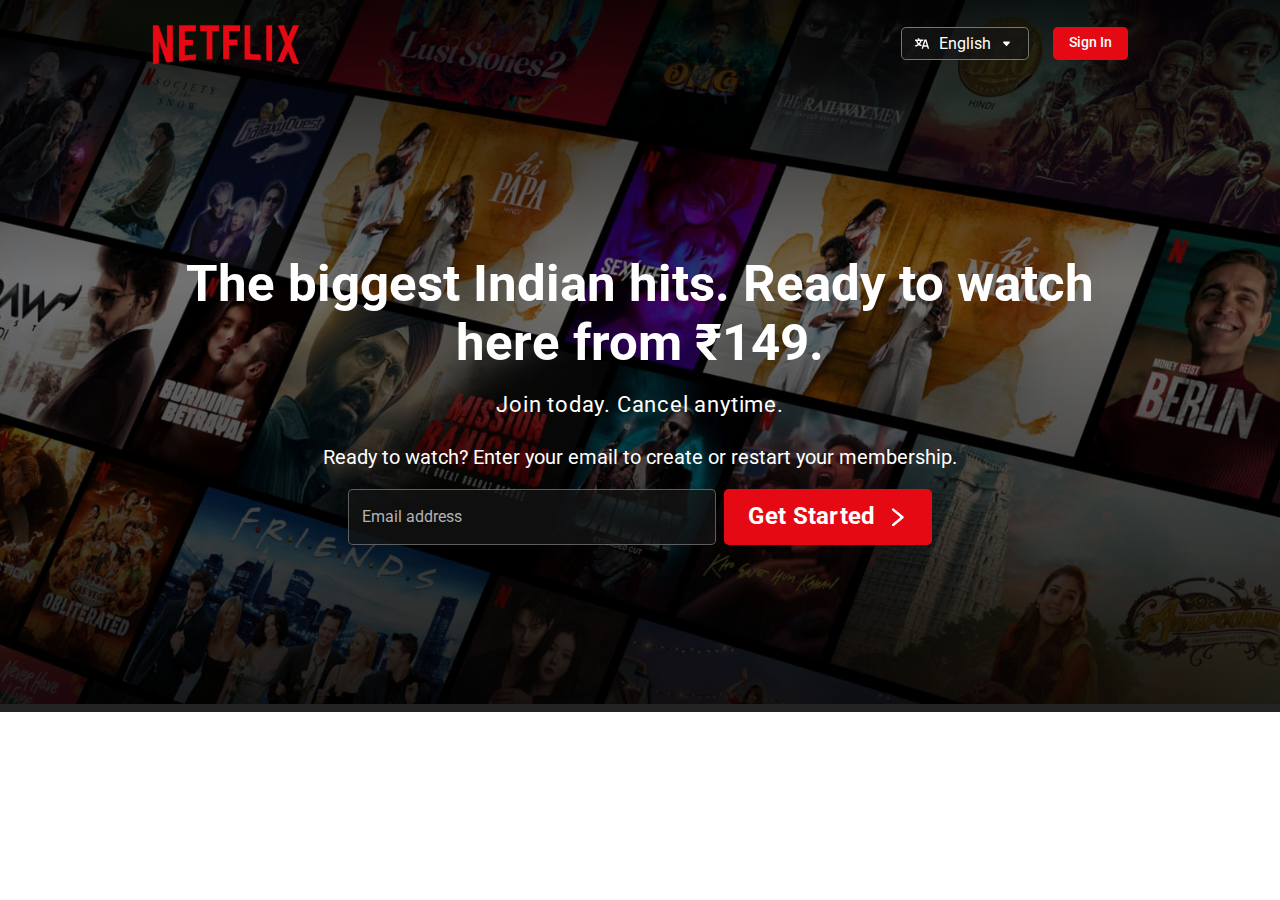
==== index.html @ 5bf3faf6 "Added Responsive Feature to the Landing Component" ====
<!DOCTYPE html>
<html lang="en">
<head>
    <meta charset="UTF-8">
    <meta name="viewport" content="width=device-width, initial-scale=1.0">
    <link rel="stylesheet" href="./css/normalize.css">
    <link rel="stylesheet" href="./css/style.css">
    <link rel="icon" type="image/x-icon" href="assests/favicon.ico">
    <title>Netflix India - Clone</title>
</head>
<body>

    <!-- Landing Component Starts ... -->

    <div class="wrapper">
        <div class="background">
            <img src="assests/hero-background.jpg" alt="Background Photo">
        </div>
        <div class="landing-component">
            <header>
                <nav>
                    <div class="logo"><img src="assests/NetflixLogo.png" alt="Netflix Logo"></div>
                    <div class="navbar">
                        <div class="lang-button">
                            <select name="lang" id="lang">
                                <option value="" hidden></option>
                                <option value="English">English</option>
                                <option value="हिन्दी">हिन्दी</option>
                            </select>
                            <div id="arrow-icon">
                                <img src="./assests/down-arrow.svg" alt="translation-svg">
                            </div>
                            <div id="lang-label">English</div>
                            <div id="translation-icon">
                                <img src="./assests/Translation.svg" alt="translation-svg">
                            </div>
                        </div>
                        <a href="https://www.netflix.com/in/login" id="signin">Sign In</a>
                    </div>
                </nav>
            </header>
            <section class="hero-layout">
                <div class="hero-component">
                    <h1>The biggest Indian hits. Ready to watch here from ₹149.</h1>
                    <p>Join today. Cancel anytime.</p>
                    <p class="form-heading">Ready to watch? Enter your email to create or restart your membership.</p>
                    <form class="subscription-form" action="#">
                        <div>
                            <input type="email" placeholder="Email address">
                            <div class="submit-button">
                                <input type="submit" value="Get Started">
                                <span id="right-arrow"></span>
                            </div>
                    </form>
                </div>
            </section>
        </div>
    </div>

    <!-- Landing Component Ends ... -->

    <div class="section-divider"></div>



</body>
</html>
---- css/style.css ----
@import url('https://fonts.googleapis.com/css2?family=Roboto:wght@400;500;700&display=swap');

/* Predefined Color Pallete */

:root{
    --primary-color: #E50914;
    --primary-color-hover: #c70e17;
    --secondary-color: #000;
    --primary-text-color: #fff;
    --secondary-text-color: #b3b3b3;
    --acent-color: #232323;
}


html{
    font-size: 16px;
}

*{
    margin: 0;
    padding: 0;
    box-sizing: border-box;
    text-decoration: none;
}

body{
    font-family: 'Roboto', sans-serif;
    text-decoration: none;
    scroll-behavior: smooth;
}

/* Landing Component Starts ... */

.wrapper{
    position: relative;
    background-color: var(--secondary-color);
    height: 44rem;
}
.background{
    overflow: hidden;
    height: 100%;
    
}
.background > img {
    width: 100%;
    min-height: 105%;
    object-fit: cover;
    transform: scale(1.25) translateY(-13.5%);
}
.landing-component{
    position: absolute;
    top: 0;
    left: 0;
    right: 0;
    bottom: 0;
    padding: 0 10%;
    background-color: rgba(0 0 0 / 40%);
    background-image: linear-gradient(to top, rgba(0, 0 , 0, 0.75) 0%, rgba(0, 0 , 0, 0) 60%, rgba(0, 0 , 0, 0.8) 100%);
}

/* -> Header Section starts here */

header{
    position: relative;
    top: 0;
    padding: 1.5rem;
    display: flex;
    justify-content: space-between;
    z-index: 1;
}    
header nav{
    width: 100%;
    display: flex;
    justify-content: space-between;
}
nav .logo{
    width: 9.25rem;
    height: 2.5rem;
}
nav .logo img{
    object-fit: cover;
    width: 100%
}
.navbar{
    width: auto;
    display: flex;
    justify-content: space-between;
    padding-top: 0.2rem;
    font-family: inherit;
    z-index: 1;
}
.lang-button{
    position: relative;
    display: inline-block;
}
.lang-button #lang{
    background-color: rgba(22, 22, 22, 0.7);
    color: var(--primary-text-color);
    padding: 0.38rem 2.32rem;
    border-radius: 0.3rem;
    appearance: none;
}
.lang-button #lang:focus{
    border: 2px solid var(--primary-text-color);
}
.lang-button #lang option{
    text-align: center;
}
.lang-button #arrow-icon{
    position: absolute;
    top: 20%;
    left: 78%;
}
.lang-button #arrow-icon img{
    width: 0.7rem;
    height: 0.7rem;
}
.lang-button #lang-label{
    position: absolute;
    top: 20%;
    left: 30%;
    color: var(--primary-text-color);
}
.lang-button #translation-icon{
    position: absolute;
    top: 22%;
    left: 10%;
}
.lang-button #translation-icon img{
    width: 1.05rem;
    height: 1.05rem;
}
.navbar #signin{
    padding: 0.5rem 1rem;
    border-radius: 0.3rem;
    margin-left: 1.5rem;
    background-color: var(--primary-color);
    color: var(--primary-text-color);
    font-weight: 500;
    font-size: 0.9rem;
    height: 90%;
    cursor: pointer;
}
.navbar #signin:hover{
    background-color: var(--primary-color-hover);
}

/* -> Header Section Ends */


/* -> Hero Component Starts */

.hero-layout{
    position: absolute;
    top: 0;
    left: 0;
    bottom: 0;
    right: 0;
    width: 100%;
    height: 100%;
    display: flex;
    justify-content: center;
    align-items: center;
    padding: 0 9.25rem;
}
.hero-component{
    margin-top: 6rem;
    max-width: calc(100% - 4rem);
    z-index: 1;
}
.hero-component h1{
    color: var(--primary-text-color);
    font-weight: 700;
    font-size: 3.2rem;
    text-align: center;
    margin: 0;
}
.hero-component p:nth-child(2){
    color: var(--primary-text-color);
    text-align: center;
    font-size: 1.4rem;
    font-weight: 400;
    letter-spacing: 0.05rem;
    margin-top: 1.2rem;
}
.form-heading{
    color: var(--primary-text-color);
    text-align: center;
    font-size: 1.25rem;
    font-weight: 400;
    margin-top: 1.8rem;
}
.subscription-form{
    display: flex;
    justify-content: center;
    align-items: center;
    padding-top: 1.2rem;
    position: relative;
}
.subscription-form input[type="submit"]{
    margin-left: 0.5rem;
    background-color: var(--primary-color);
    color: var(--primary-text-color);
    padding: 0.9rem 3.5rem 0.9rem 1.5rem;
    border-radius: 0.3rem;
    outline: none;
    border: none;
    cursor: pointer;
    font-size: 1.5rem;
    font-weight: 700;
    letter-spacing: 0.02rem;
}
.subscription-form > div{
    display: flex;
}
.submit-button{
    position: relative;
}
.submit-button #right-arrow{
    position: absolute;
    bottom: 0.8rem;
    right: 1.2rem;
    width: 1.9rem;
    height: 1.9rem;
    background-image: url('../assests/right-arrow.svg');
    background-size: cover;
}
.subscription-form input[type="submit"]:hover{
    background-color: var(--primary-color-hover);
}
.subscription-form input[type="email"]{
    width: 23rem;
    height: 3.5rem;
    border-radius: 0.3rem;
    outline: none;
    border: 1px solid rgba(128, 128 , 128, 0.7);
    background-color: rgba(22, 22, 22, 0.7);
    padding: 1rem 0.8rem;
}
.subscription-form input[type="email"]::placeholder{
    color: var(--secondary-text-color);
    font-weight: 400;
    font-size: 1rem;
}
.subscription-form input[type="email"]::placeholder:focus::-webkit-input-placeholder{
    transition: 0.5s 0.5s ease;
    opacity: 0;
}
.subscription-form input[type="email"]:focus{
    border: 2px solid var(--primary-text-color);
    color: var(--primary-text-color);
}

/* -> Hero Component Ends  */

/* Landing Component Ends ...  */

.section-divider{
    width: 100%;
    height: 0.5rem;
    background-color: var(--acent-color);
}



/* For Responsiveness */

@media screen and (max-width: 1279px){

    /* Landing Component */

    .landing-component{
        padding: 0.3rem 2%;
    }
    header{
        padding: 1.2rem 0;
    }
    header nav .logo img{
        width: 9.5rem;
    }
    .hero-layout{
        padding: 0rem  2rem;
    }
    .hero-component{
        max-width: none;
    }

   
}

/* Media Query for Tablet */

@media screen and (max-width: 960px){
    
    /* Landing Component */

    .wrapper{
        height: 32.2rem;
    }
    .landing-component{
        padding: 0.1rem 2rem;
    }
    .logo{
        padding-top: 0.4rem;
    }
    header nav .logo img{
        width: 5.7rem;
    }
    .navbar #signin{
        margin-left: 0.5rem;
    }
    .hero-component{
        margin-top: 6rem;
    }
    .hero-component h1{
        font-size: 2.1rem;
    }
    .hero-component p:nth-child(2){
        font-size: 1.1rem;
    }
    .form-heading{
        font-size: 1.15rem;
    }


}

/* Media Query for Mobile */

@media screen and (max-width: 600px){
    
    /* Landing Component */

    .wrapper{
        height: 35rem;
    }
    .landing-component{
        padding: 0.1rem 1.5rem;
    }
    .background > img{
        object-fit: cover;
        object-position: left bottom;
        transform: scale(1) translateY(-4.5%);
    }
    .logo{
        padding-top: 0.2rem;
    }
    .hero-layout{
        padding: 0;
        padding: 0 1.6rem;
    }
    .hero-component{
        margin-top: 6rem;
        width: 100%;
    }
    .subscription-form > div{
        display: flex;
        flex-direction: column;
        align-items: center;
        width: 100%;
    }
    .subscription-form input[type="email"]{
        width: 85%;
        height: 2.8rem;
    }
    .form-heading{
        padding: 0 0.5rem;
    }
    .subscription-form input[type="submit"]{
        margin-left: 0;
        margin-top: 1rem;
        width: 10rem;
        font-size: 1.1rem;
        padding: 0.9rem 2.5rem 0.7rem 1rem;
        font-weight: 500;
    }
    .submit-button #right-arrow{
        right: 0.8rem;
        bottom: 0.5rem;
        width: 1.7rem;
        height: 1.7rem;
    }
    .lang-button #lang{
        padding: 0.38rem 0.3rem;
    }
    .lang-button #translation-icon{
        top: 22%;
        left: 18%;
    }
    .lang-button #lang-label{
        display: none;
    }
    .lang-button #arrow-icon{
        top: 20%;
        left: 60%;
    }


}
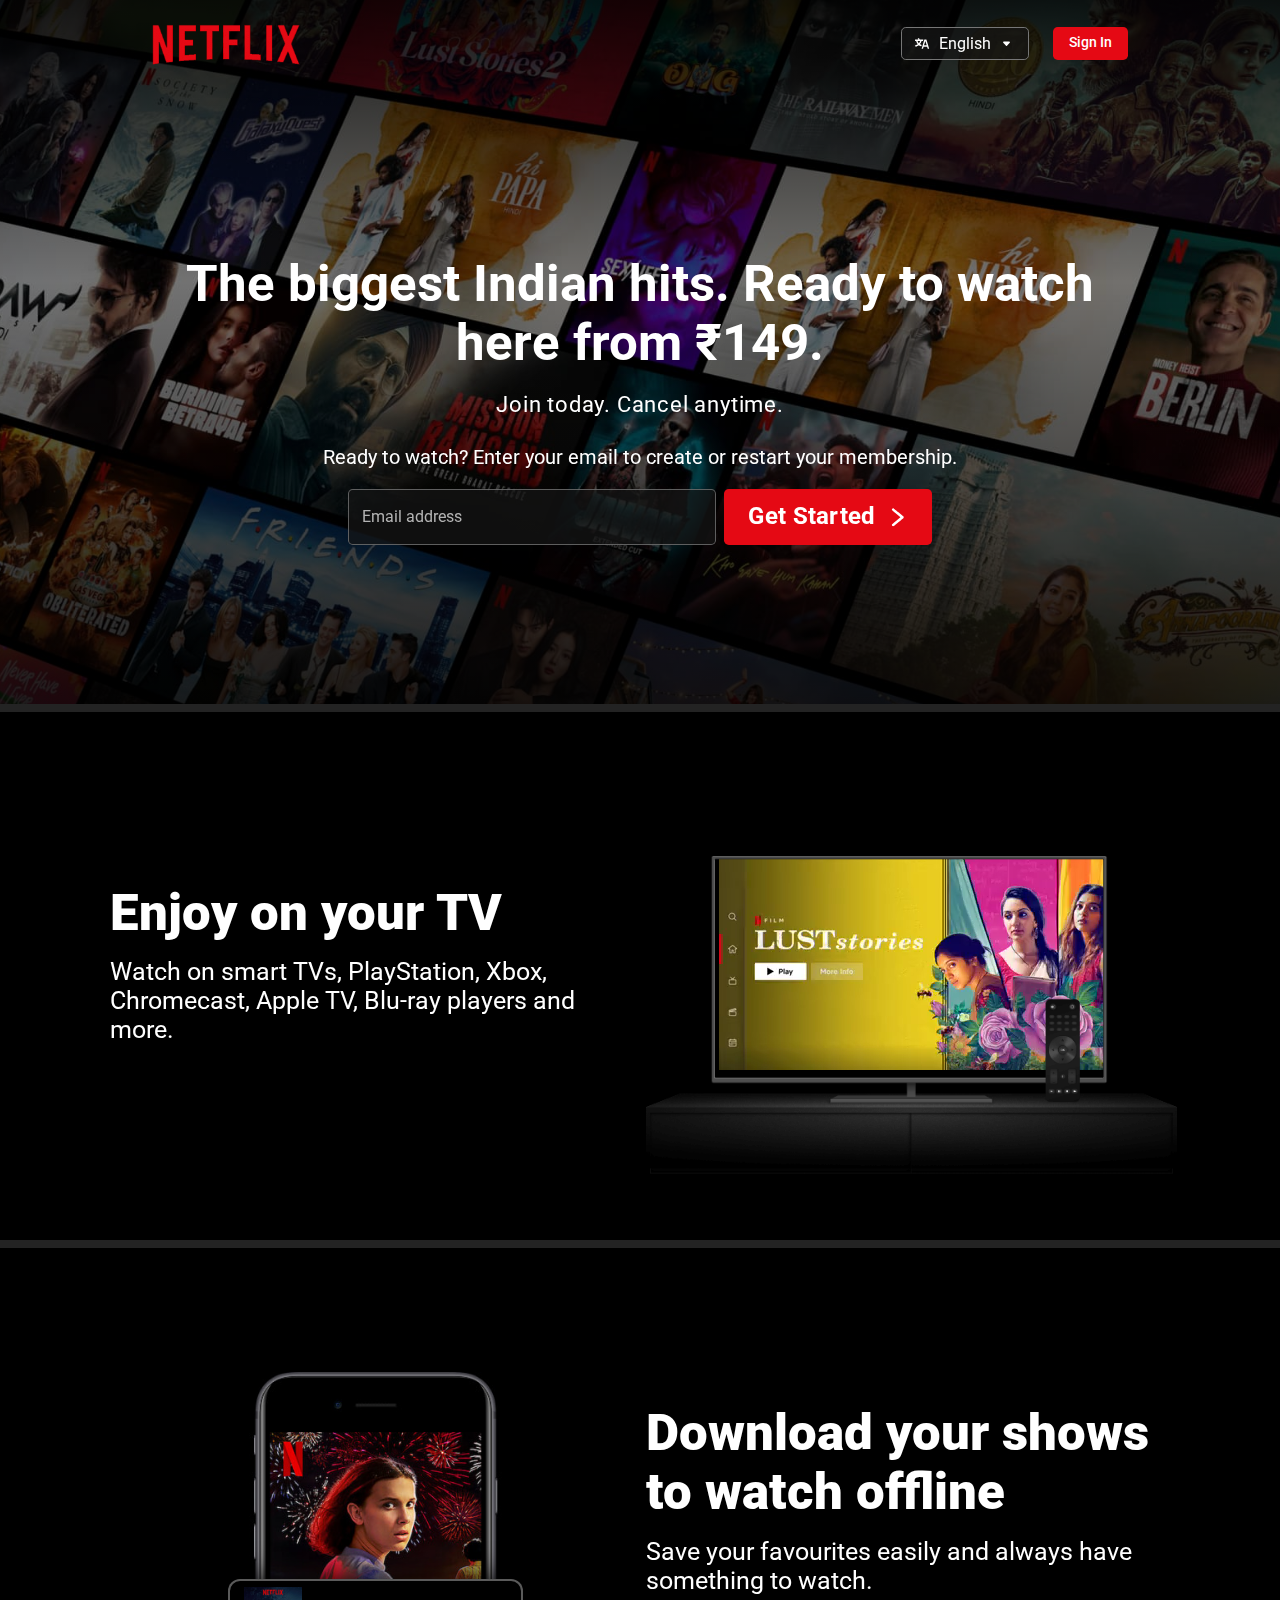
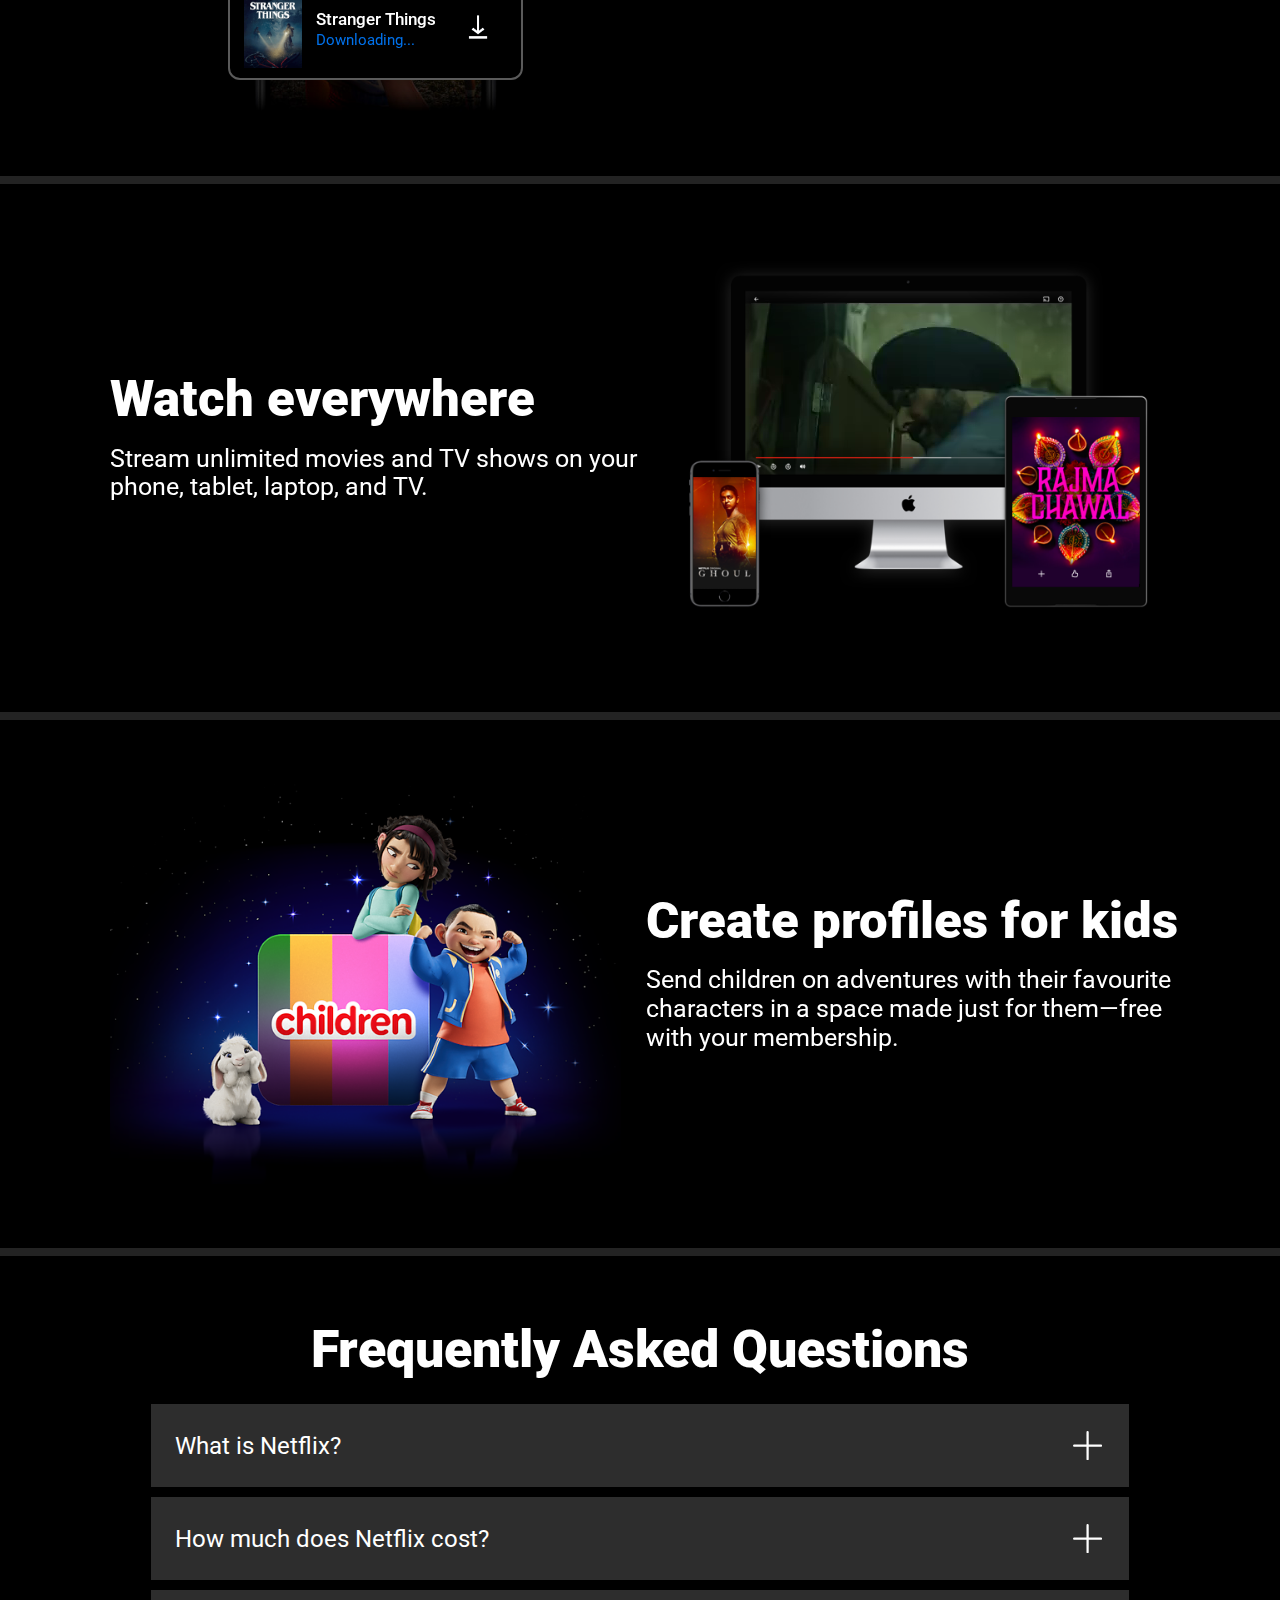
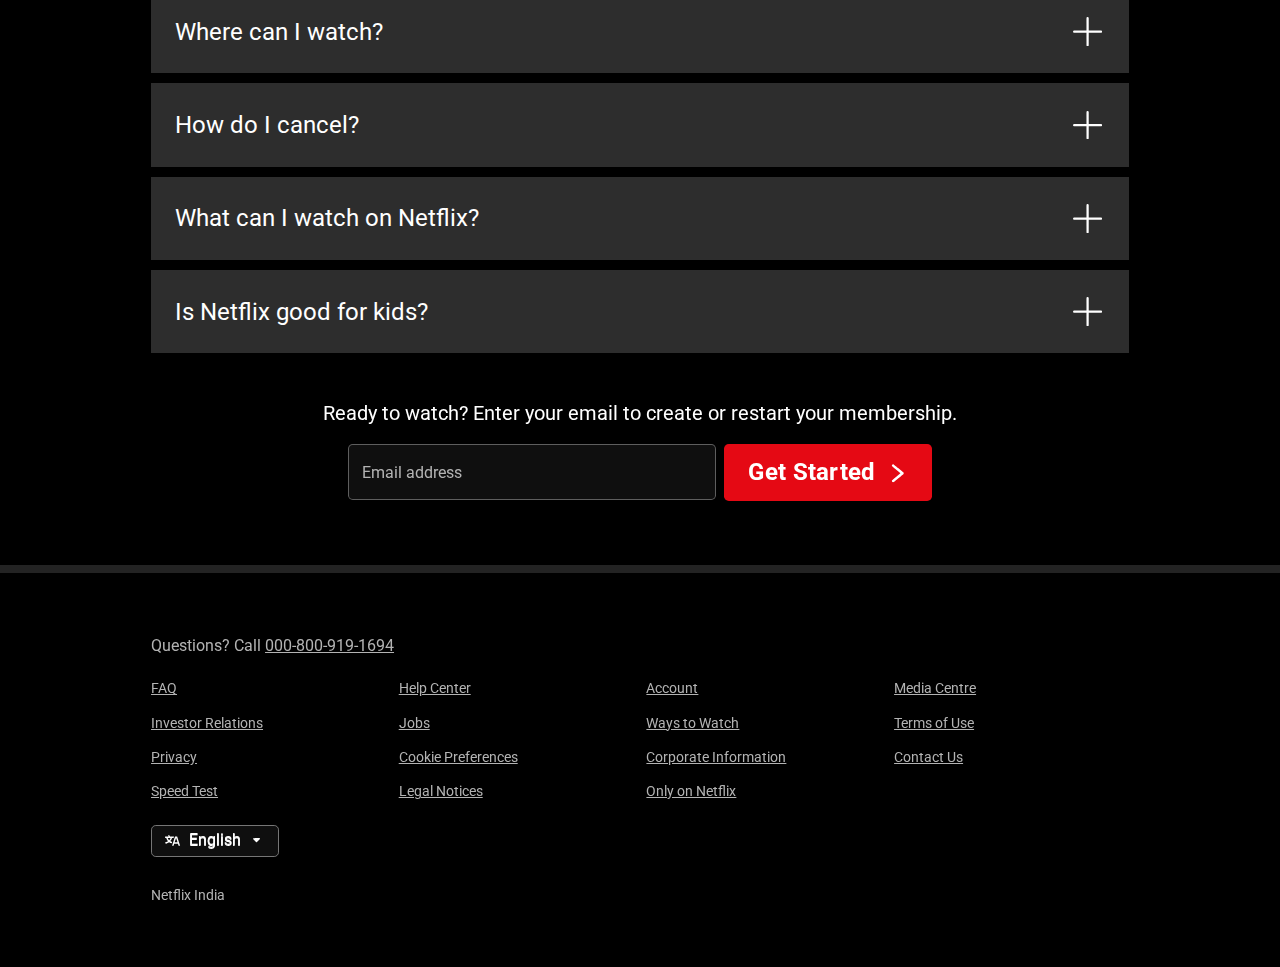
==== commit b2ff8e21: "All Responsive Components gets merge" ====
--- a/index.html
+++ b/index.html
@@ -51,6 +51,7 @@
                                 <input type="submit" value="Get Started">
                                 <span id="right-arrow"></span>
                             </div>
+                        </div>
                     </form>
                 </div>
             </section>
@@ -61,6 +62,225 @@
 
     <div class="section-divider"></div>
 
+    <!-- Multimedia Component Starts ... -->
+
+    <section class="multimedia-layout">
+        <div class="multimedia-component mc1">
+            <aside class="multi-1">
+                <div class="multi-text">
+                    <h2>Enjoy on your TV</h2>
+                    <p>Watch on smart TVs, PlayStation, Xbox, Chromecast, Apple TV, Blu-ray players and more.</p>
+                </div>
+            </aside>
+            <aside class="multi-2">
+                <div class="multi-image">
+                    <img src="../assests/tv.png" alt="TV">
+                </div>
+                <div class="multi-video">
+                    <video src="../assests/video-tv.m4v" autoplay loop muted></video>
+                </div>
+            </aside>
+        </div>
+    </section>
+
+    <div class="section-divider"></div>
+    <section class="multimedia-layout">
+        <div class="multimedia-component mc2">
+            <aside class="multi-1">
+                <div class="multi-text">
+                    <h2>Download your shows to watch offline</h2>
+                    <p>Save your favourites easily and always have something to watch.</p>
+                </div>
+            </aside>
+            <aside class="multi-2">
+                <div class="multi-image">
+                    <img src="../assests/stranger things.jpg" alt="Stranger things photo">
+                </div>
+                <div class="strange-box">
+                    <div class="strange-book">
+                        <img src="../assests/boxshot.png" alt="strange-book">
+                    </div>
+                    <div class="strange-text">
+                        <p>Stranger Things</p>
+                        <span id="downloading">Downloading...</span>
+                    </div>
+                    <div class="strange-gif"><img src="../assests/download-icon.gif" alt="Download gif"></div>
+                </div>
+            </aside>
+        </div>
+    </section>
+
+    <div class="section-divider"></div>
+    <section class="multimedia-layout">
+        <div class="multimedia-component mc3">
+            <aside class="multi-1">
+                <div class="multi-text">
+                    <h2>Watch everywhere</h2>
+                    <p>Stream unlimited movies and TV shows on your phone, tablet, laptop, and TV.</p>
+                </div>
+            </aside>
+            <aside class="multi-2">
+                <div class="multi-image">
+                    <img src="../assests/device-pile-in.png" alt="TV">
+                </div>
+                <div class="multi-video">
+                    <video src="../assests/video-devices-in.m4v" autoplay loop muted></video>
+                </div>
+            </aside>
+        </div>
+    </section>
+
+    <div class="section-divider"></div>
+    <section class="multimedia-layout">
+        <div class="multimedia-component mc4">
+            <aside class="multi-1">
+                <div class="multi-text">
+                    <h2>Create profiles for kids</h2>
+                    <p>Send children on adventures with their favourite characters in a space made just for them—free with your membership.</p>
+                </div>
+            </aside>
+            <aside class="multi-2">
+                <div class="multi-image">
+                    <img src="../assests/children-photo.png" alt="TV">
+                </div>
+            </aside>
+        </div>
+    </section>
+
+     <!-- Multimedia Component Ends ... -->
+
+     <div class="section-divider"></div>
+
+     <!-- FAQ Component Starts ... -->
+
+     <section class="faq-layout">
+        <div class="faq-component">
+            <h2>Frequently Asked Questions</h2>
+            <ul class="accordion">
+                <li>
+                    <input type="radio" name="accordion" id="first">
+                    <label for="first">What is Netflix?</label>
+                    <span id="plus-cross"></span>
+                    <div class="content">
+                        <h3>Netflix is a streaming service that offers a wide variety of award-winning TV shows, movies, anime, documentaries and more – on thousands of internet-connected devices.</h3>
+    
+                        <br>
+                        <h3>You can watch as much as you want, whenever you want, without a single ad – all for one low monthly price. There's always something new to discover, and new TV shows and movies are added every week!</h3>
+                    </div>
+                </li>
+                <li>
+                    <input type="radio" name="accordion" id="second">
+                    <label for="second">How much does Netflix cost?</label>
+                    <span id="plus-cross"></span>
+                    <div class="content">
+                        <h3>Watch Netflix on your smartphone, tablet, Smart TV, laptop, or streaming device, all for one fixed monthly fee. Plans range from ₹149 to ₹649 a month. No extra costs, no contracts.</h3>
+                    </div>
+                </li>
+                <li>
+                    <input type="radio" name="accordion" id="third">
+                    <label for="third">Where can I watch?</label>
+                    <span id="plus-cross"></span>
+                    <div class="content">
+                        <h3>Watch anywhere, anytime. Sign in with your Netflix account to watch instantly on the web at netflix.com from your personal computer or on any internet-connected device that offers the Netflix app, including smart TVs, smartphones, tablets, streaming media players and game consoles.</h3>
+    
+                        <br>
+                        <h3>You can also download your favourite shows with the iOS, Android, or Windows 10 app. Use downloads to watch while you're on the go and without an internet connection. Take Netflix with you anywhere.</h3>
+                    </div>
+                </li>
+                <li>
+                    <input type="radio" name="accordion" id="fourth">
+                    <label for="fourth">How do I cancel?</label>
+                    <span id="plus-cross"></span>
+                    <div class="content">
+                        <h3>Netflix is flexible. There are no annoying contracts and no commitments. You can easily cancel your account online in two clicks. There are no cancellation fees – start or stop your account anytime.</h3>
+                    </div>
+                </li>
+                <li>
+                    <input type="radio" name="accordion" id="fifth">
+                    <label for="fifth">What can I watch on Netflix?</label>
+                    <span id="plus-cross"></span>
+                    <div class="content">
+                        <h3>Netflix has an extensive library of feature films, documentaries, TV shows, anime, award-winning Netflix originals, and more. Watch as much as you want, anytime you want.</h3>
+                    </div>
+                </li>
+                <li>
+                    <input type="radio" name="accordion" id="sixth">
+                    <label for="sixth">Is Netflix good for kids?</label>
+                    <span id="plus-cross"></span>
+                    <div class="content">
+                        <h3>The Netflix Kids experience is included in your membership to give parents control while kids enjoy family-friendly TV shows and films in their own space.</h3>
+    
+                        <br>
+                        <h3>Kids profiles come with PIN-protected parental controls that let you restrict the maturity rating of content kids can watch and block specific titles you don’t want kids to see.</h3>
+                    </div>
+                </li>
+            </ul>
+
+            <br>
+
+            <p class="form-heading">Ready to watch? Enter your email to create or restart your membership.</p>
+            <form class="subscription-form" action="#">
+                <div>
+                    <input type="email" placeholder="Email address">
+                    <div class="submit-button">
+                        <input type="submit" value="Get Started">
+                        <span id="right-arrow"></span>
+                    </div>
+                </div>
+            </form>
+        </div>
+    </section>
+            <!-- FAQ Component Ends ... -->
+
+            <div class="section-divider"></div>
+
+            <!-- Footer Component Starts -->
+    
+    <section class="footer-layout">
+        <footer>
+            <div class="contact">
+                Questions? Call
+                <a href="tel:000-800-919-1694">000-800-919-1694</a>
+            </div>
+
+            <ul class="links">
+                <li><a href="https://help.netflix.com/support/412">FAQ</a></li>
+                <li><a href="https://help.netflix.com">Help Center</a></li>
+                <li><a href="https://www.netflix.com/in/login?nextpage=https%3A%2F%2Fwww.netflix.com%2Fyouraccount">Account</a></li>
+                <li><a href="https://media.netflix.com/">Media Centre</a></li>
+                <li><a href="http://ir.netflix.com/">Investor Relations</a></li>
+                <li><a href="https://jobs.netflix.com/jobs">Jobs</a></li>
+                <li><a href="https://devices.netflix.com/en/">Ways to Watch</a></li>
+                <li><a href="https://help.netflix.com/legal/termsofuse">Terms of Use</a></li>
+                <li><a href="https://help.netflix.com/legal/privacy">Privacy</a></li>
+                <li><a href="#">Cookie Preferences</a></li>
+                <li><a href="https://help.netflix.com/legal/corpinfo">Corporate Information</a></li>
+                <li><a href="https://help.netflix.com/contactus">Contact Us</a></li>
+                <li><a href="https://fast.com">Speed Test</a></li>
+                <li><a href="https://help.netflix.com/legal/notices">Legal Notices</a></li>
+                <li><a href="https://www.netflix.com/in/browse/genre/839338">Only on Netflix</a></li>
+            </ul>
+            
+            <div class="lang-button">
+                <select name="lang" id="lang" class="footer-lang">
+                    <option value="English">English</option>
+                    <option value="हिन्दी">हिन्दी</option>
+                </select>
+                <div id="arrow-icon">
+                    <img src="./assests/down-arrow.svg" alt="translation-svg">
+                </div>
+                <div id="lang-label">English</div>
+                <div id="translation-icon">
+                    <img src="./assests/Translation.svg" alt="translation-svg">
+                </div>
+            </div>
+
+            <br>
+            <span id="region">Netflix India</span>
+        </footer>
+    </section>
+
+    <!-- Footer Component Ends ... -->
 
 
 </body>
--- a/css/style.css
+++ b/css/style.css
@@ -27,6 +27,7 @@
     font-family: 'Roboto', sans-serif;
     text-decoration: none;
     scroll-behavior: smooth;
+    background-color: var(--secondary-color);
 }
 
 /* Landing Component Starts ... */
@@ -255,15 +256,303 @@
 
 /* Landing Component Ends ...  */
 
+/* ---------------------------------------------------- */
+
+/* Multimedia Component Layout Starts ... */
+
 .section-divider{
     width: 100%;
     height: 0.5rem;
     background-color: var(--acent-color);
 }
 
-
-
-/* For Responsiveness */
+.multimedia-layout{
+    width: 100%;
+    padding: 4rem 0rem;
+    display: flex;
+    justify-content: center;
+
+}
+
+.multimedia-component{
+    margin-left: 0.8rem;
+    width: 67rem;
+    height: 25rem;
+    display: flex;
+    flex-direction: row;
+}
+
+.multimedia-component .multi-1{
+    width: 50%;
+    display: flex;
+    justify-content: center;
+    align-items: center;
+}
+
+/* -> Text Section */
+
+.multi-text{
+    width: 100%;
+    text-align: left;
+}
+.multi-text h2{
+    font-weight: 900;
+    color: var(--primary-text-color);
+    font-size: 3.2rem;
+}
+
+.multi-text p{
+    margin: 1rem 1rem 1.5rem 0rem;
+    font-weight: 400;
+    color: var(--primary-text-color);
+    font-size: 1.56rem;
+}
+
+/* -> Image - Video Section */
+
+.multimedia-component .multi-2{
+    position: relative;
+    width: 50%;
+}
+
+/* -> TV Image */
+
+.multi-2 .multi-image{
+    height: 100%;
+    width: 99%;
+}
+.multi-2 .multi-image img{
+    object-fit: cover;
+    width: 100%;
+    height: 100%;
+}
+
+/* -> TV Vidoe */
+
+.multi-2 .multi-video{
+    position: absolute;
+    top: 20%;
+    left: 13.5%;
+    width: 72%;
+    height: 53.5%;
+    z-index: -1;
+    overflow: hidden;
+}
+.multi-2 .multi-video video{
+    object-fit: contain;
+}
+
+/* -> Strange Things Box Starts */
+
+.multimedia-layout .mc2{
+    flex-direction: row-reverse;
+}
+.multimedia-layout .mc2 .multi-2 .strange-box{
+    position: absolute;
+    left: 22%;
+    bottom: 8%;
+    width: 55%;
+    height: 6.3rem;
+    background-color: var(--secondary-color);
+    border: 2px solid rgba(128, 128, 128, 0.7);
+    border-radius: 0.75rem;
+    box-shadow: 0 0 2em 0 rgb(0,0,0);
+    display: flex;
+    justify-content: space-evenly;
+    align-items: center;
+    padding: 0.5rem 0rem;
+}
+.multimedia-layout .mc2 .multi-2 .strange-box .strange-book{
+    width: 20%;
+}
+.multimedia-layout .mc2 .multi-2 .strange-box .strange-book img{
+    object-fit: cover;
+    width: 100%;
+}
+.multimedia-layout .mc2 .multi-2 .strange-box .strange-text{
+    width: auto;
+    display: flex;
+    flex-direction: column;
+    justify-content: center;
+}
+.multimedia-layout .mc2 .multi-2 .strange-box .strange-text p{
+    color: var(--primary-text-color);
+    font-size: 1.05rem;
+    font-weight: 500;
+}
+.multimedia-layout .mc2 .multi-2 .strange-box .strange-text #downloading{
+    color: #0071eb;
+    font-size: 0.95rem;
+    margin-top: 0.2rem;
+}
+.multimedia-layout .mc2 .multi-2 .strange-box .strange-gif{
+    width: 20%;
+}
+.multimedia-layout .mc2 .multi-2 .strange-box .strange-gif img{
+    object-fit: cover;
+    width: 100%;
+}
+
+/* -> Strange Things Box Ends */
+
+
+.multimedia-layout .mc3 .multi-2 .multi-video{
+    top: 10%;
+    left: 18%;
+    width: 62.5%;
+    height: 47%;
+}
+.multimedia-layout .mc3 .multi-1 .multi-text p{
+    margin-right: 0;
+}
+
+.multimedia-layout .mc4{
+    flex-direction: row-reverse;
+}
+.multimedia-layout .mc4 .multi-1 .multi-text p{
+    margin-right: 0;
+}
+
+/* Media Component Layout Ends ... */
+
+/* ---------------------------------------------- */
+
+/* FAQ Component Starts ... */
+
+.faq-layout{
+    width: 100%;
+    padding: 4rem 11.8%;
+    display: flex;
+    justify-content: center;
+}
+.faq-component{
+    width: 100%;
+}
+.faq-component > h2{
+    color: var(--primary-text-color);
+    font-size: 3.25rem;
+    font-weight: 900;
+    margin-bottom: 1.5rem;
+    text-align: center;
+}
+.accordion{
+    width: 100%;
+}
+.accordion li{
+    list-style: none;
+    background-color: #2D2D2D;
+    position: relative;
+    margin-top: 0.5rem;
+    
+}
+.accordion li label{
+    color: var(--primary-text-color);
+    font-size: 1.48rem;
+    font-weight: 400;
+    padding: 1.8rem 1.4rem 1.7rem 1.5rem;
+    display: block;
+    border-bottom: 2px solid var(--secondary-color);
+    cursor: pointer;
+    transition: background-color 0.1s linear;
+}
+.accordion li label:hover{
+    background-color: #494848;
+}
+.accordion li input[type="radio"]{
+    display: none;
+}
+.accordion li #plus-cross{
+    position: absolute;
+    background-image: url("../assests/plus.svg");
+    background-size: cover;
+    top: 1.7rem;
+    right: 1.7rem;
+    width: 1.8rem;
+    height: 1.8rem;
+}
+.accordion .content{
+    display: none;
+}
+.content h3{
+    color: var(--primary-text-color);
+    font-size: 1.48rem;
+    font-weight: 400;
+}
+.accordion input[type="radio"]:checked ~ .content{
+    display: block;
+    padding: 1.5rem;
+}
+.accordion input[type="radio"]:checked ~ #plus-cross{
+    transform: rotate(45deg);
+}
+
+/* FAQ Component Ends ... */
+
+/* ----------------------------------------- */
+
+/* Footer Component Starts ... */
+
+.footer-layout{
+    width: 100%;
+    padding: 4rem 11.8%;
+    display: flex;
+    justify-content: center;
+    align-items: center;
+}
+footer{
+    width: 100%;
+    text-align: left;
+}
+footer .contact{
+    color: var(--secondary-text-color);
+    
+}
+footer .contact a{
+    color: var(--secondary-text-color);
+    text-decoration: underline;   
+    font-size: 1rem;
+}
+
+/* -> Footer Links Starts */
+
+footer .links{
+    margin: 1.5rem 0rem;
+    display: grid;
+    grid-template-columns: repeat(4, 1fr);
+    grid-template-rows: repeat(4, 1fr);
+    row-gap: 1rem;
+    column-gap: 0.8rem;
+}
+footer .links li{
+    list-style: none;
+}
+footer .links li a{
+    color: var(--secondary-text-color);
+    font-size: 0.85rem;
+    text-decoration: underline;
+    transition: color 0.2s;
+}
+footer .links li a:active{
+    color: var(--primary-color);
+}
+
+/* -> Footer links Ends */
+
+footer #region{
+    margin-top: 1.9rem;
+    display: block;
+    color: var(--secondary-text-color);
+    font-size: 0.85rem;
+}
+
+/* Footer Component Starts ... */
+
+/* ------------------------------------- */
+/* ------------------------------------- */
+
+
+
+/* For Making Responsiveness Layouts */
 
 @media screen and (max-width: 1279px){
 
@@ -285,6 +574,50 @@
         max-width: none;
     }
 
+    /* Multimedia Component */
+
+    .multimedia-component{
+        width: 95%;
+        margin: 0;
+    }
+    .multimedia-layout .multimedia-component .multi-2 .multi-video{
+        height: 53%;
+    }
+    .multimedia-layout .mc2 .multi-2 .strange-box{
+        width: 64%;
+        left: 17%;
+        bottom: 8%;
+        height: 23%;
+        padding: 0.2rem 0.8rem;
+        justify-content: space-between;
+    }
+    .multimedia-layout .mc2 .multi-2 .strange-box .strange-book{
+        width: 14%;
+    }
+    .multimedia-layout .mc2 .multi-2 .strange-box .strange-text{
+        width: 65%;
+    }
+    .multimedia-layout .mc2 .multi-2 .strange-box .strange-gif{
+        width: 13%;
+    }
+
+    /* FAQ Component */
+
+    .faq-layout{
+        padding: 4rem 3%;
+    }
+    .faq-component > h2{
+        font-size: 3.2rem;
+    }
+    .accordion li label{
+        font-size: 1.55rem;
+    }
+
+    /* Footer Component */
+    
+    .footer-layout{
+        padding: 4rem 3%;
+    }
    
 }
 
@@ -300,6 +633,9 @@
     .landing-component{
         padding: 0.1rem 2rem;
     }
+    .background > img{
+        transform: scale(1.22) translateY(-11.8%);
+    }
     .logo{
         padding-top: 0.4rem;
     }
@@ -322,6 +658,96 @@
         font-size: 1.15rem;
     }
 
+    /* Multimedia Component Starts */
+
+    .multimedia-layout{
+        display: flex;
+    }
+    .multimedia-layout .multimedia-component{
+        flex-direction: column;
+        width: auto;
+        height: auto;
+        margin: 0 2rem;
+        align-items: center;
+    }
+    .multi-text h2{
+        font-size: 2.1rem;
+        font-weight: 700;
+    }
+    .multi-text p{
+        font-size: 1.15rem;
+        font-weight: 400;
+        margin: 0;
+        margin-top: 1.2rem;
+        margin-bottom: 1.2rem;
+    }
+    .multimedia-layout .multimedia-component .multi-1{
+        width: auto;
+    }
+    .multimedia-layout .multimedia-component .multi-2{
+        width: auto;
+        margin-bottom: 1rem;
+    }
+    .multimedia-layout .multimedia-component .multi-2 .multi-video{
+        height: 53%;
+    }
+    .multimedia-layout .mc2 .multi-2 .strange-box{
+        width: 65%;
+        left: 17%;
+        bottom: 7%;
+        height: 17%;
+        padding: 0rem 0.8rem;
+        justify-content: space-between;
+    }
+    .multimedia-layout .mc2 .multi-2 .strange-box .strange-book{
+        width: 11.5%;
+    }
+    .multimedia-layout .mc2 .multi-2 .strange-box .strange-text{
+        width: 65%;
+    }
+    .multimedia-layout .mc2 .multi-2 .strange-box .strange-gif{
+        width: 13%;
+    }
+    .multimedia-layout .multimedia-component .multi-1 .multi-text{
+        text-align: center;
+    }
+
+    /* FAQ Component */
+
+    .faq-layout{
+        padding: 4rem 4%;
+    }
+    .faq-component > h2{
+        font-size: 2.1rem;
+        margin-bottom: 1.5rem;
+    }
+    .accordion li label{
+        font-size: 1.15rem;
+        padding: 1.55rem 1.2rem 1.55rem 1.4rem;
+    }
+    .accordion li #plus-cross{
+        width: 1.3rem;
+        height: 1.3rem;
+        right: 1.5rem;
+    }
+    .content h3 {
+        font-size: 1.15rem;
+    }
+
+    /* Footer Component */
+
+    .footer-layout{
+        padding: 1.5rem 4%;
+        padding-bottom: 2rem;
+    }
+    footer .links{
+        grid-template-columns: repeat(2, 1fr);
+        grid-template-rows: repeat(8, 1fr);
+        row-gap: 0.9rem;
+    }
+    footer #region{
+        margin-top: 1.5rem;
+    }
 
 }
 
@@ -332,7 +758,7 @@
     /* Landing Component */
 
     .wrapper{
-        height: 35rem;
+        height: 33rem;
     }
     .landing-component{
         padding: 0.1rem 1.5rem;
@@ -343,14 +769,14 @@
         transform: scale(1) translateY(-4.5%);
     }
     .logo{
-        padding-top: 0.2rem;
+        padding-top: 0.4rem;
     }
     .hero-layout{
         padding: 0;
         padding: 0 1.6rem;
     }
     .hero-component{
-        margin-top: 6rem;
+        margin-top: 4.8rem;
         width: 100%;
     }
     .subscription-form > div{
@@ -364,7 +790,7 @@
         height: 2.8rem;
     }
     .form-heading{
-        padding: 0 0.5rem;
+        padding: 0 0.8rem;
     }
     .subscription-form input[type="submit"]{
         margin-left: 0;
@@ -395,5 +821,70 @@
         left: 60%;
     }
 
-
-}
+    /* Multimedia Component Starts */
+    
+    .multimedia-layout {
+        padding: 3rem 0;
+    }
+    .multimedia-layout .multimedia-component{
+        margin: 0 1.5rem;
+    }
+    
+    .multimedia-layout .mc2 .multi-2 .strange-box{
+        height: 4rem;
+        width: 85%;
+        left: 7%;
+        padding: 0.1rem 0.7rem;
+    }
+    .multimedia-layout .mc2 .multi-2 .strange-box .strange-book{
+        width: 2rem;
+    }
+    .multimedia-layout .mc2 .multi-2 .strange-box .strange-book{
+        object-fit: cover;
+    }
+    .multimedia-layout .mc2 .multi-2 .strange-box .strange-text{
+        width: 52%;
+    }
+    .multimedia-layout .mc2 .multi-2 .strange-box .strange-text p{
+        font-size: 0.92rem;
+        font-weight: 400 ;
+    }
+    .multimedia-layout .mc2 .multi-2 .strange-box .strange-text #downloading{
+        font-size: 0.75rem;
+    }
+    .multimedia-layout .mc2 .multi-2 .strange-box .strange-gif{
+        width: 3rem;
+    }
+
+    /* Footer Component */
+
+    .footer-layout{
+        padding: 1.5rem 6%;
+        padding-bottom: 1.8rem;
+    }
+    footer .links{
+        row-gap: 0.9rem;
+    }
+    footer #region{
+        margin-top: 1.5rem;
+    }
+    .footer-lang{
+        width: 7.5rem;
+    }
+    footer .lang-button #arrow-icon{
+        padding: 0 0;
+        left: 80%;
+    }
+    footer .lang-button #translation-icon{
+        left: 10%;
+    }
+}
+
+@media screen and (max-width: 480px){
+    
+    /* FAQ Component */
+    
+    .faq-layout{
+        padding: 3rem 6%;
+    }
+}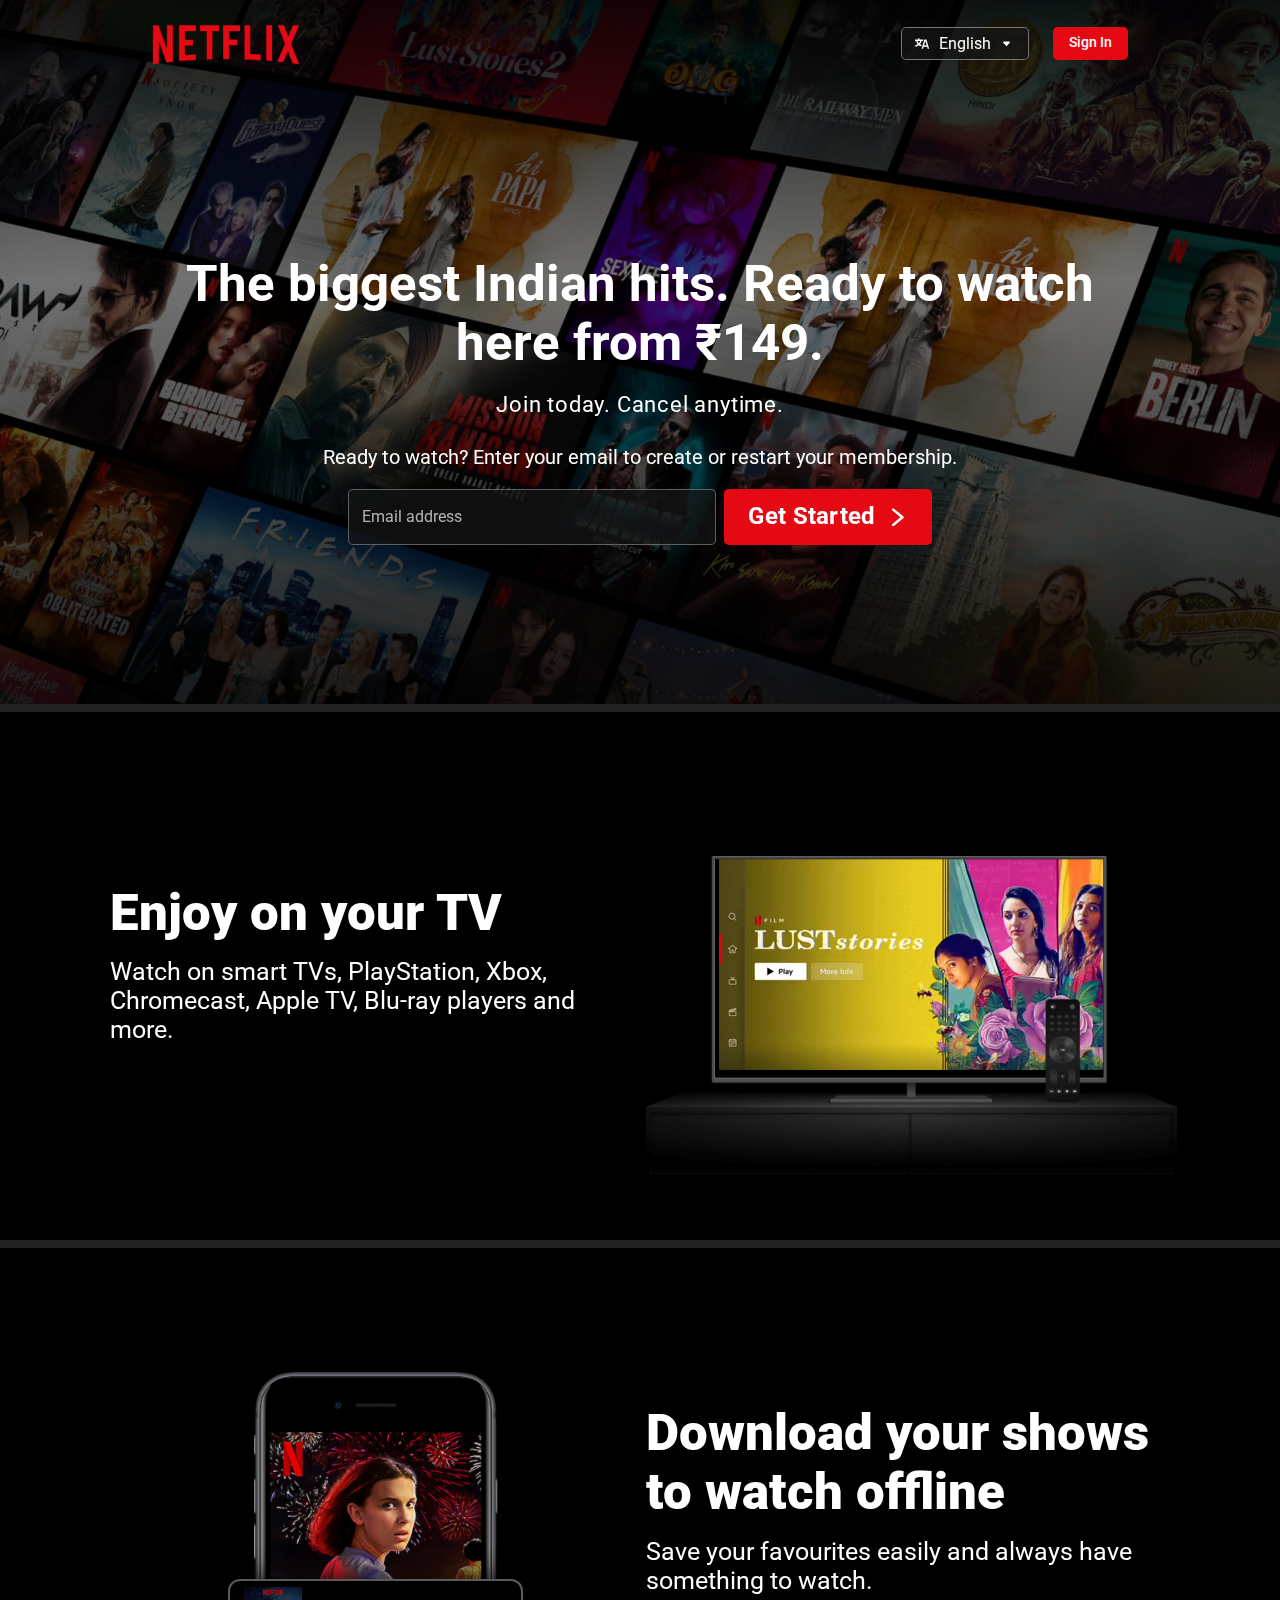
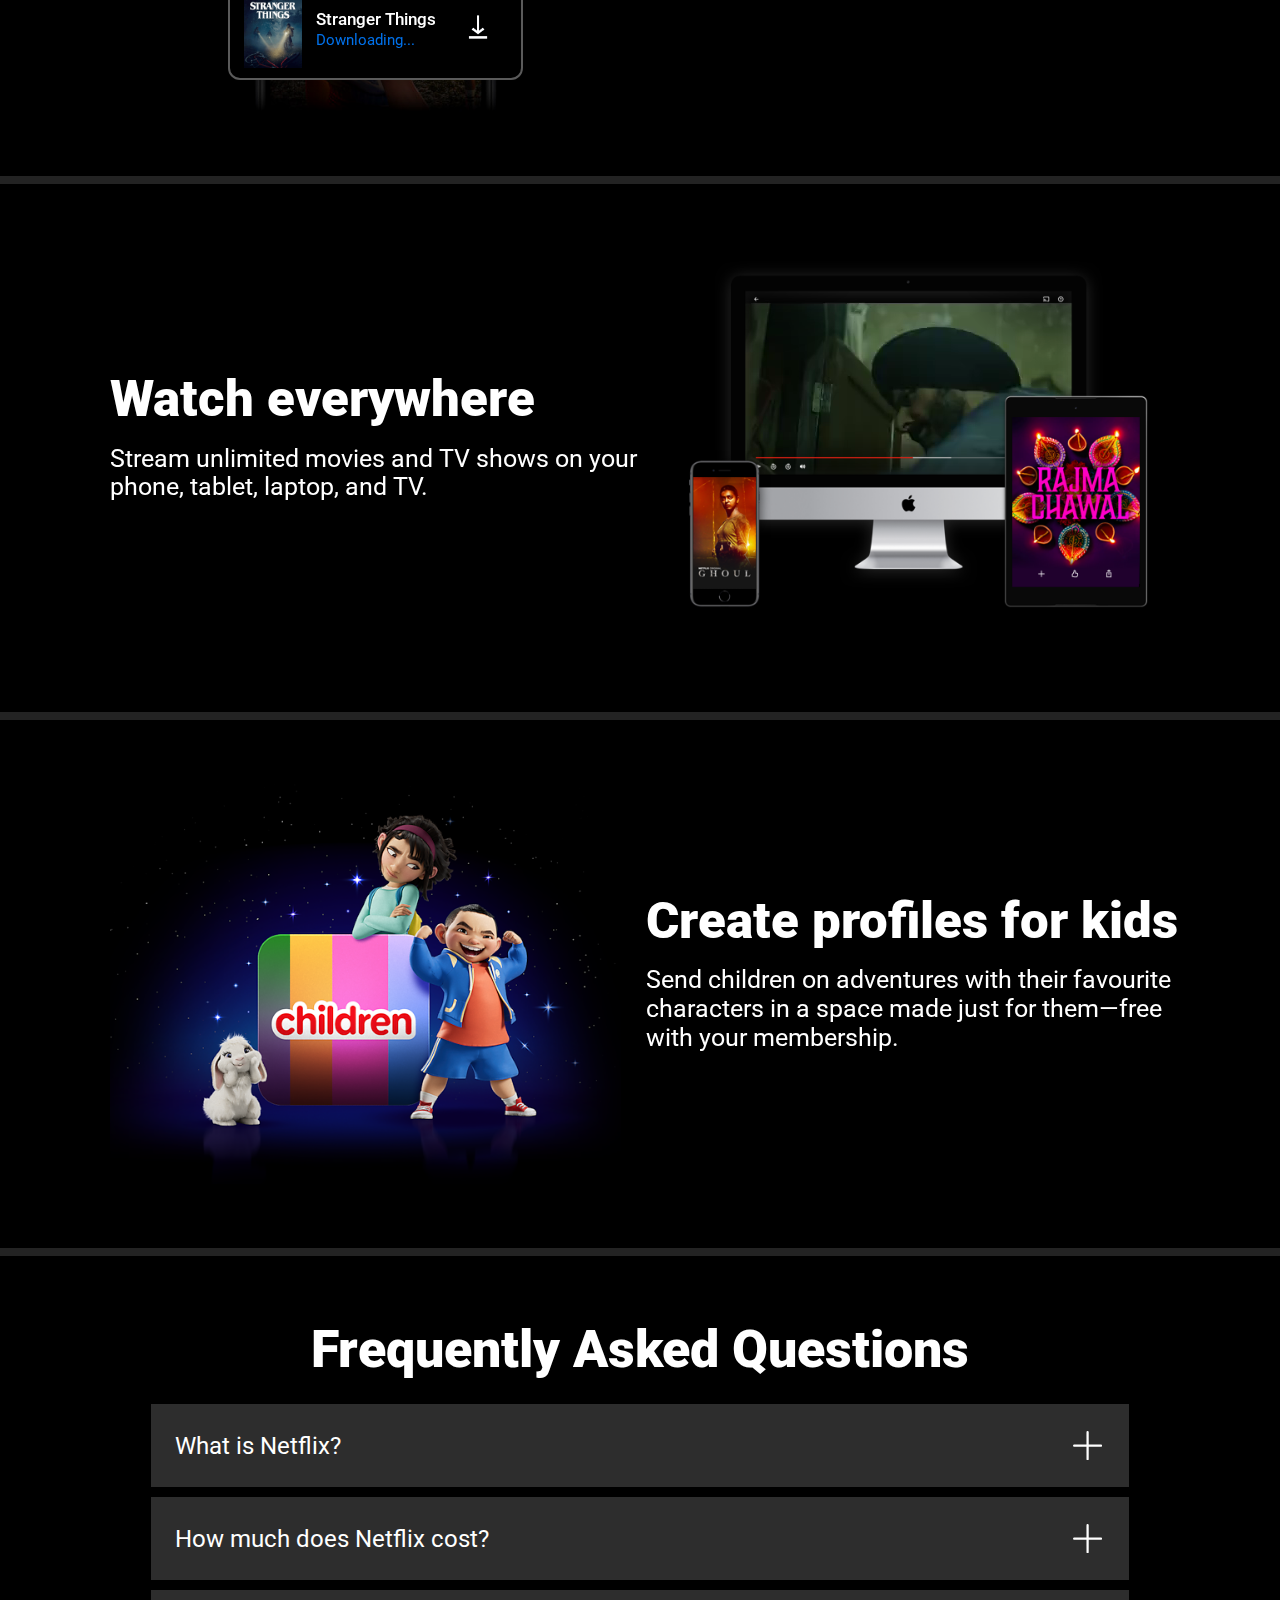
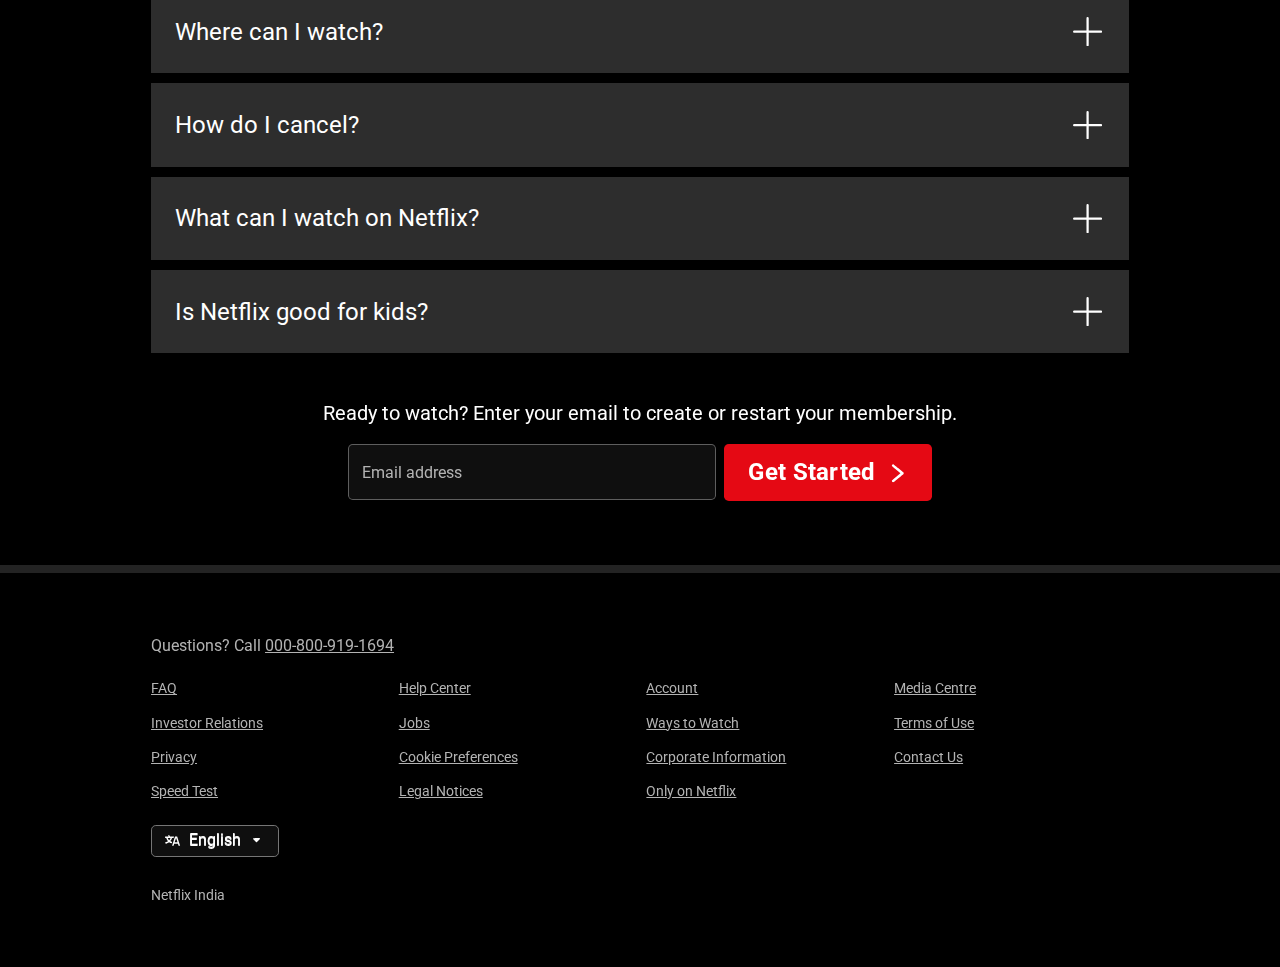
==== commit ef0c799f: "Update index.html" ====
--- a/index.html
+++ b/index.html
@@ -98,7 +98,7 @@
                 </div>
                 <div class="strange-box">
                     <div class="strange-book">
-                        <img src="../assests/boxshot.png" alt="strange-book">
+                        <img src="./assests/boxshot.png" alt="strange-book">
                     </div>
                     <div class="strange-text">
                         <p>Stranger Things</p>
@@ -284,4 +284,4 @@
 
 
 </body>
-</html>+</html>
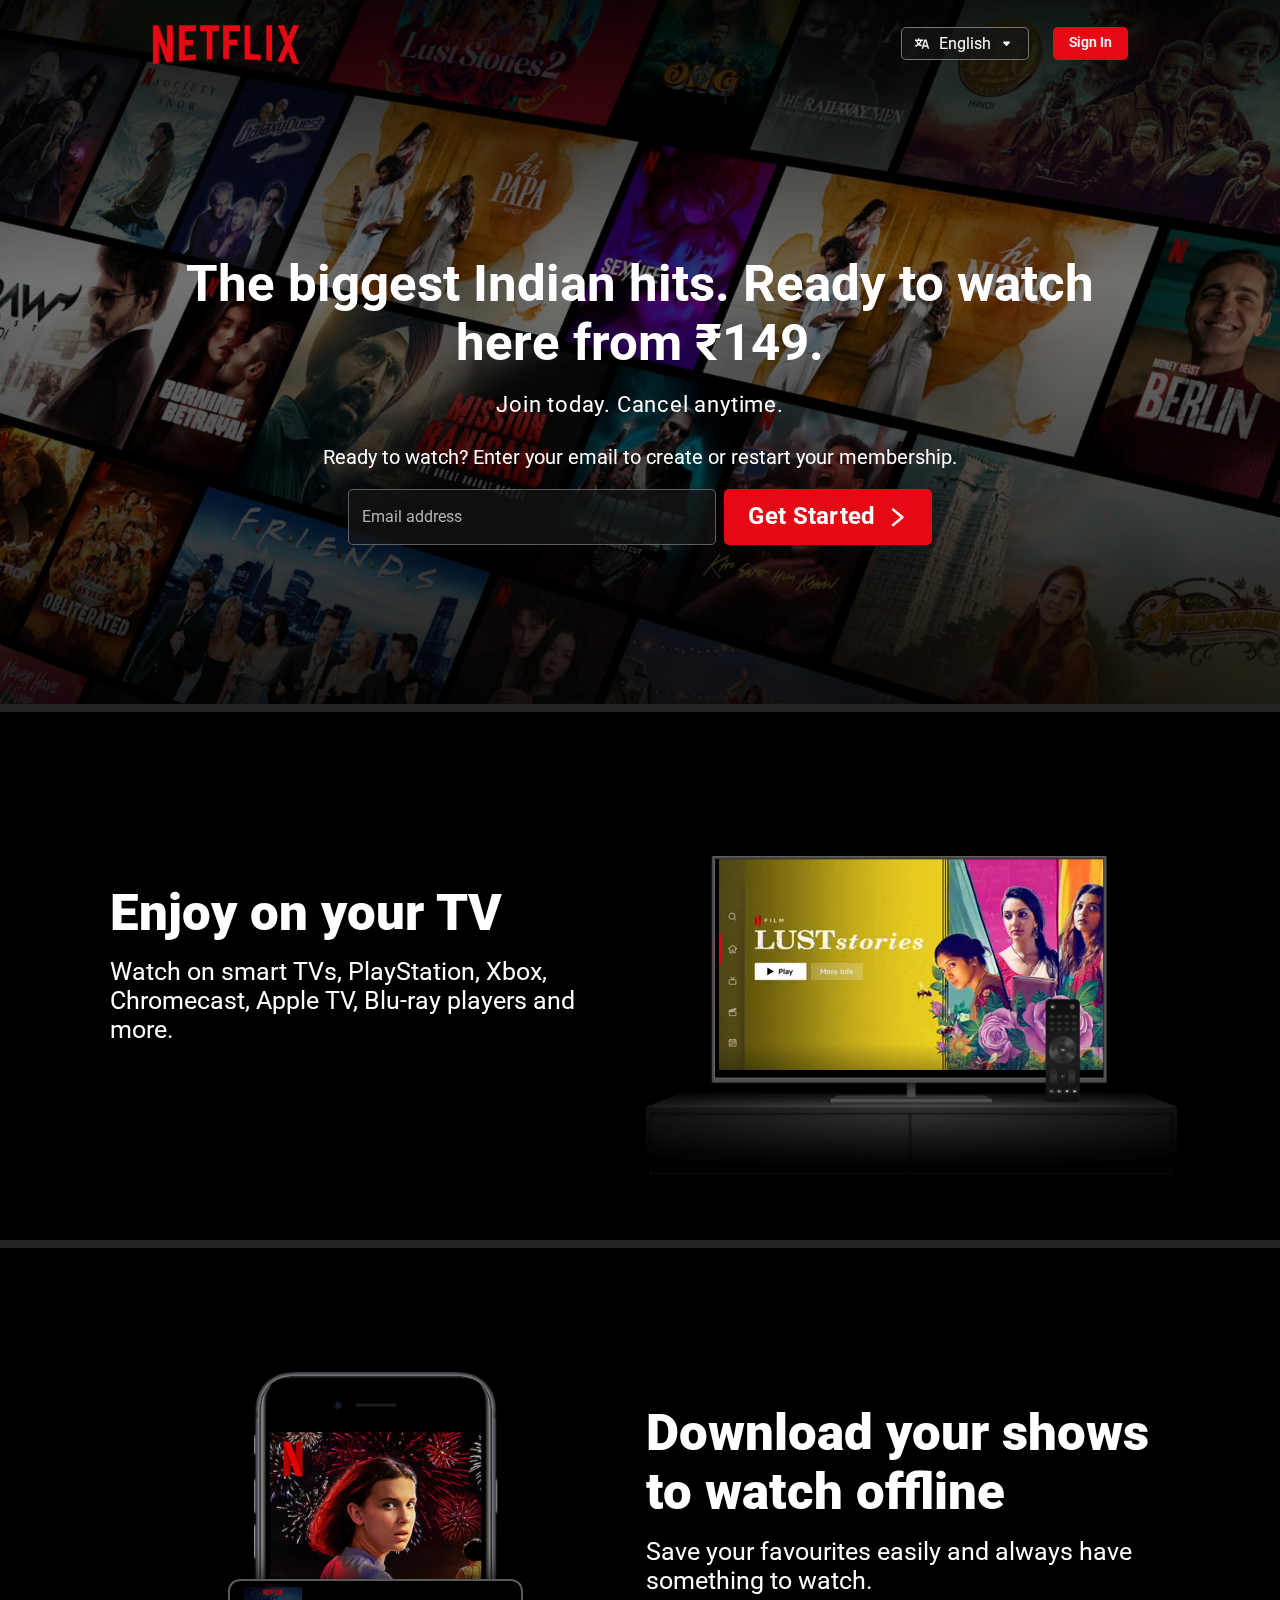
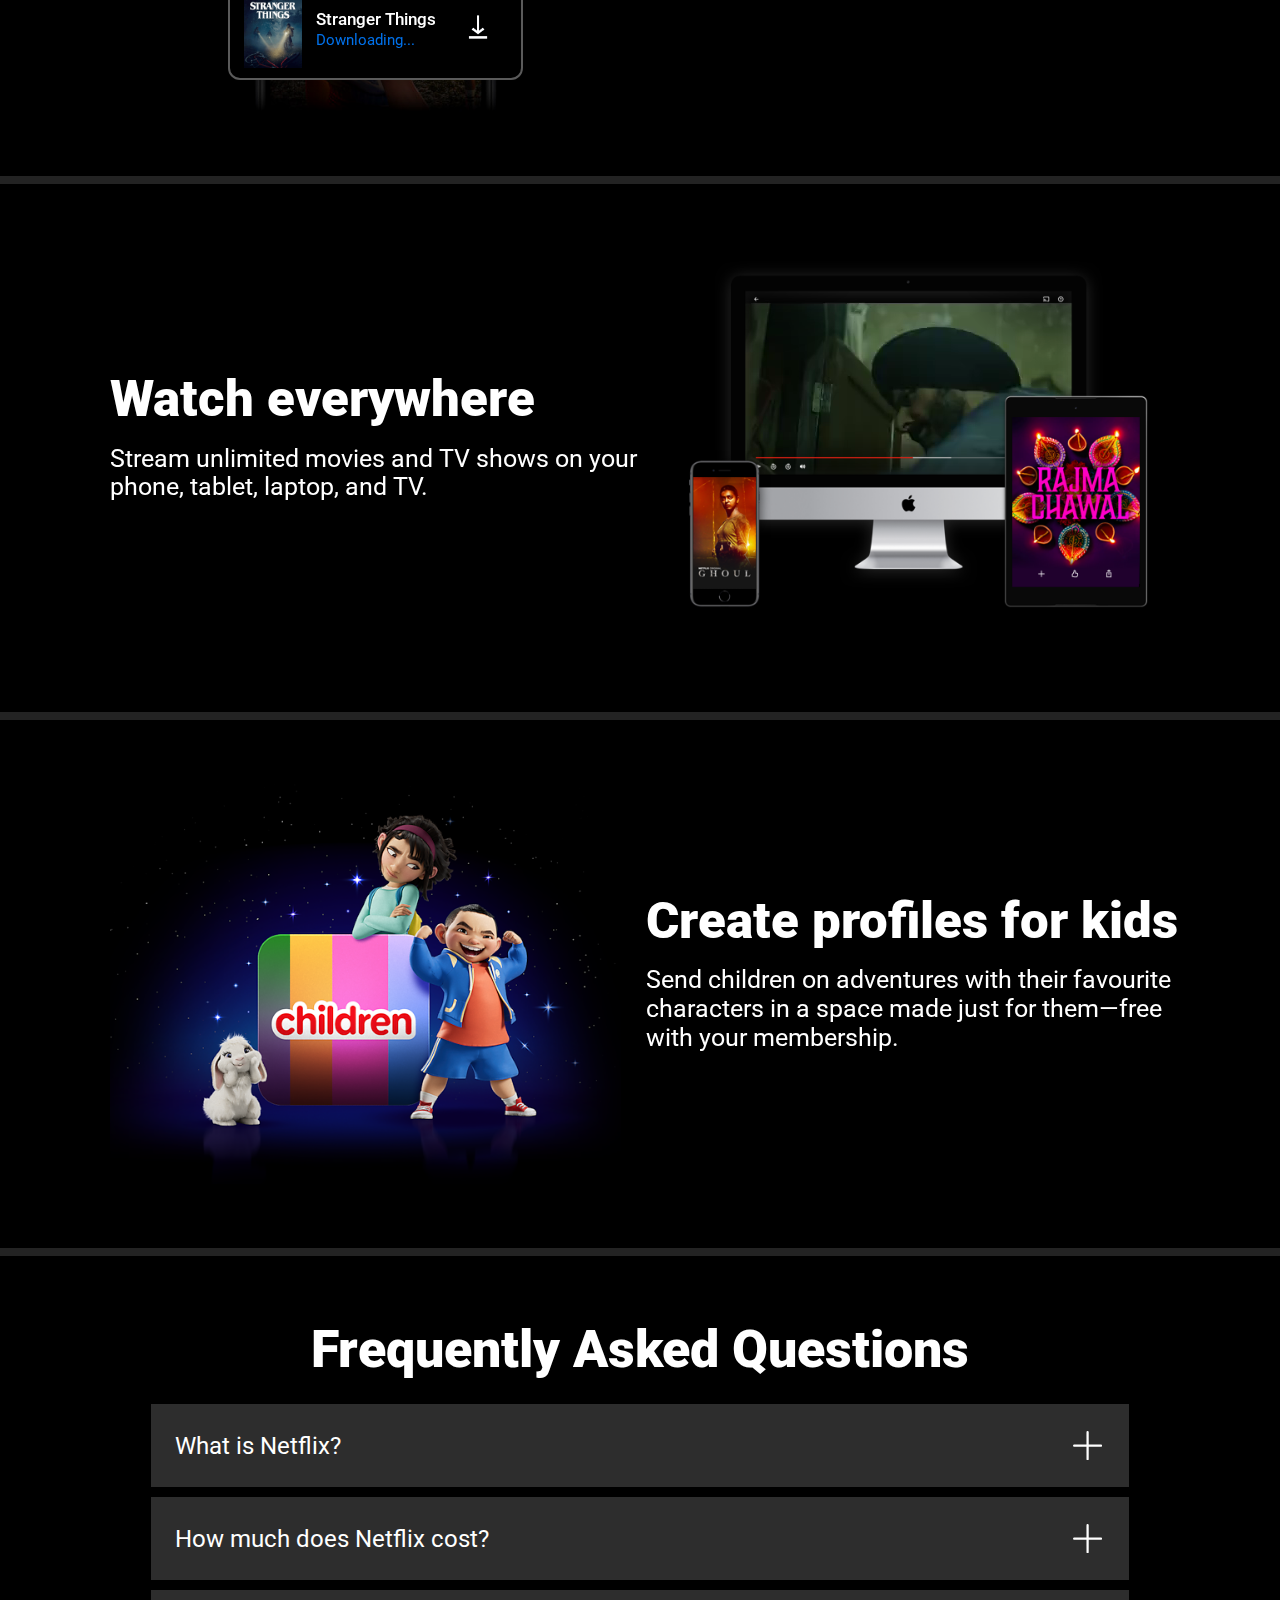
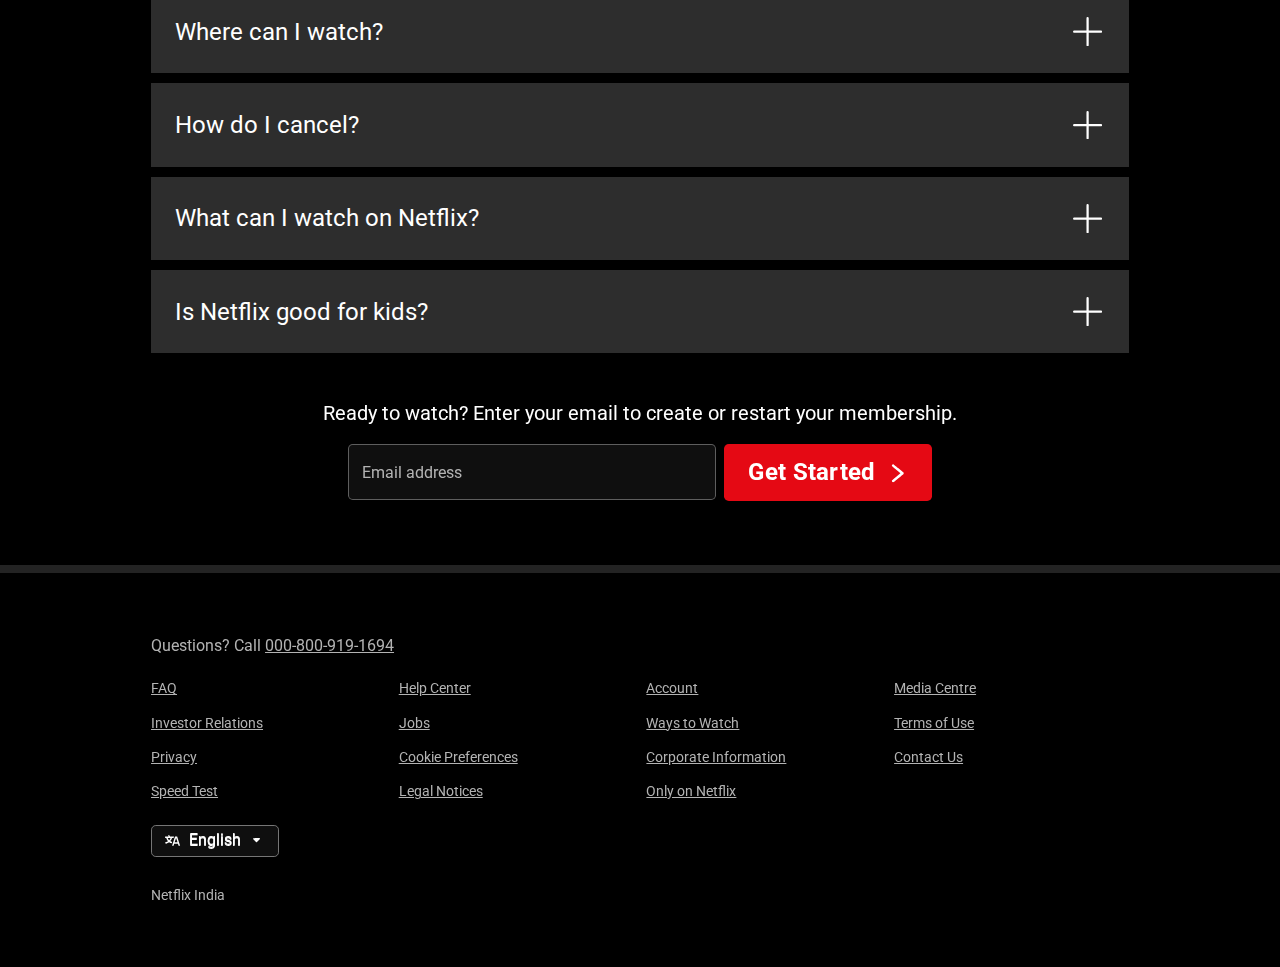
==== commit fdec6fda: "Update 1index.html" ====
--- a/index.html
+++ b/index.html
@@ -74,7 +74,7 @@
             </aside>
             <aside class="multi-2">
                 <div class="multi-image">
-                    <img src="../assests/tv.png" alt="TV">
+                    <img src="/assests/tv.png" alt="TV">
                 </div>
                 <div class="multi-video">
                     <video src="../assests/video-tv.m4v" autoplay loop muted></video>
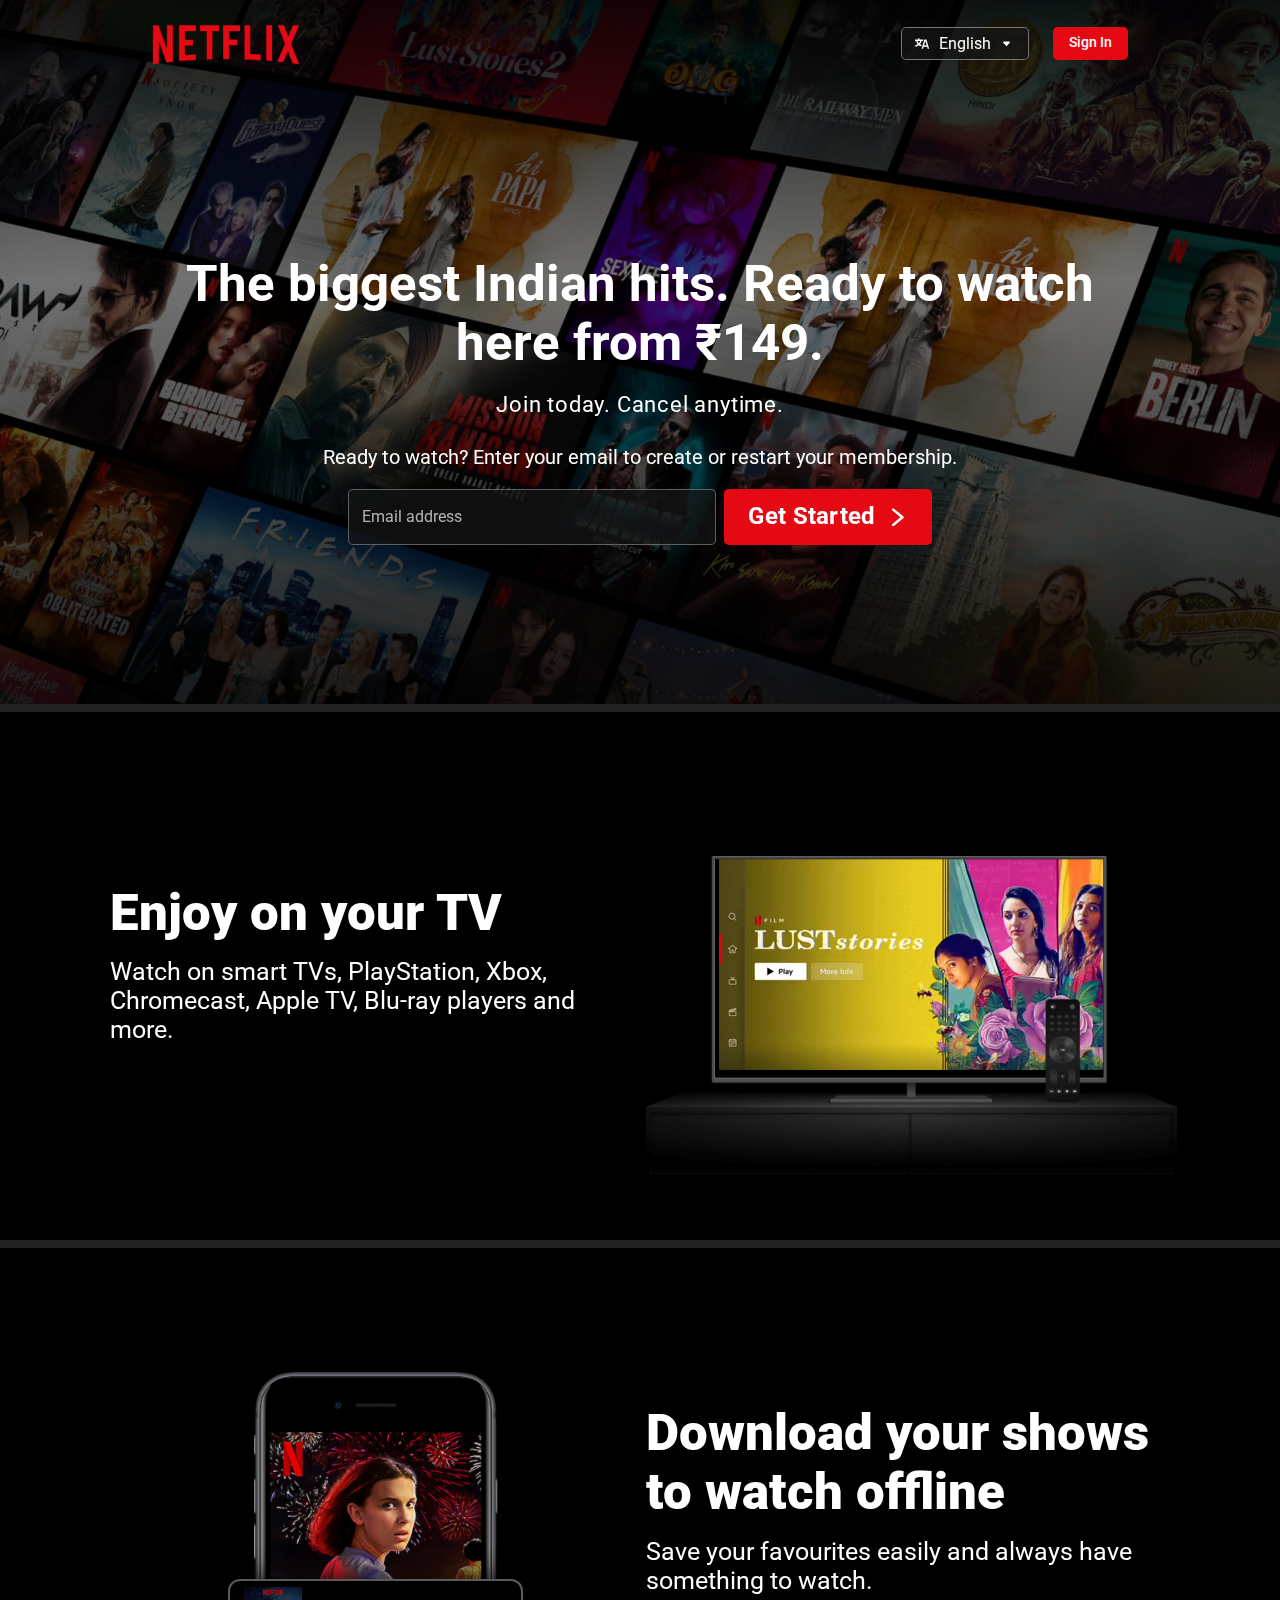
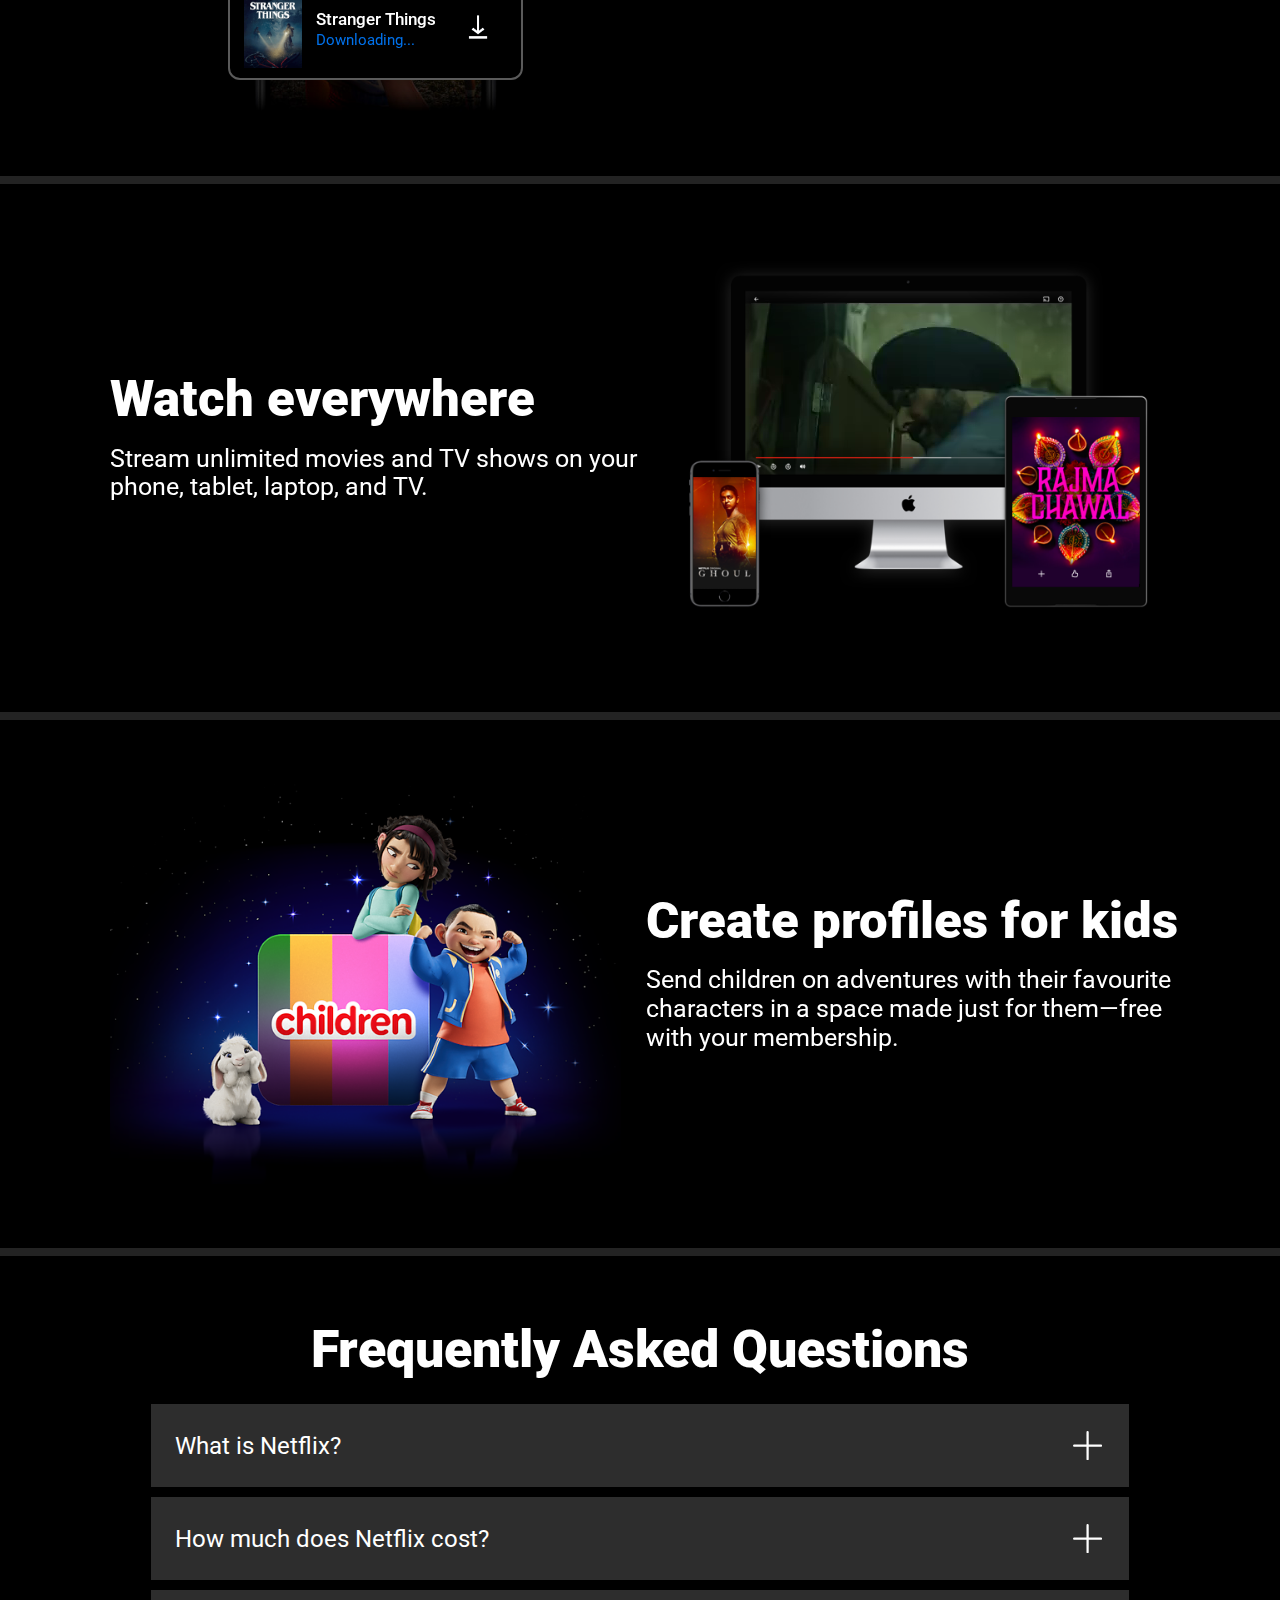
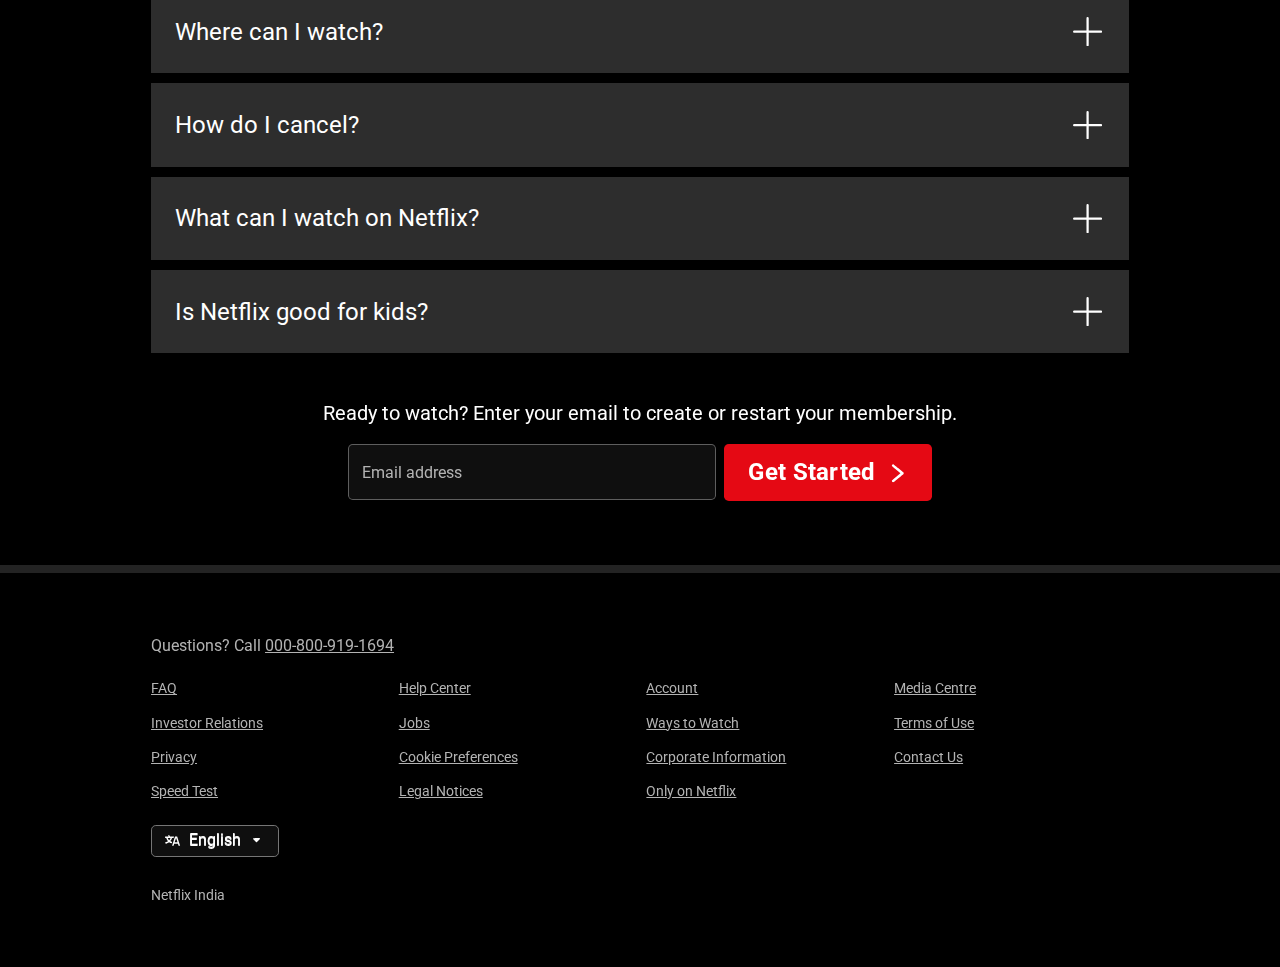
==== commit 41135da3: "resolved HTML Standards from W3C" ====
--- a/index.html
+++ b/index.html
@@ -1,3 +1,12 @@
+<!-- 
+  Developer : Kaushal Kishore
+  Project : Netflix India Clone
+  Date : 17/01/2024
+  Tech Stack Used : HTML5, CSS3,
+  Description : This is a simple Landing webpage clone of "Netflix India"
+  Feature : Responsive across all devices
+-->
+
 <!DOCTYPE html>
 <html lang="en">
 <head>
@@ -5,7 +14,7 @@
     <meta name="viewport" content="width=device-width, initial-scale=1.0">
     <link rel="stylesheet" href="./css/normalize.css">
     <link rel="stylesheet" href="./css/style.css">
-    <link rel="icon" type="image/x-icon" href="assests/favicon.ico">
+    <link rel="icon" type="image/x-icon" href="assets/favicon.ico">
     <title>Netflix India - Clone</title>
 </head>
 <body>
@@ -14,25 +23,25 @@
 
     <div class="wrapper">
         <div class="background">
-            <img src="assests/hero-background.jpg" alt="Background Photo">
+            <img src="assets/hero-background.jpg" alt="Background Photo">
         </div>
         <div class="landing-component">
             <header>
                 <nav>
-                    <div class="logo"><img src="assests/NetflixLogo.png" alt="Netflix Logo"></div>
+                    <div class="logo"><img src="assets/NetflixLogo.png" alt="Netflix Logo"></div>
                     <div class="navbar">
                         <div class="lang-button">
-                            <select name="lang" id="lang">
+                            <select name="lang" class="lang" title="#">
                                 <option value="" hidden></option>
                                 <option value="English">English</option>
                                 <option value="हिन्दी">हिन्दी</option>
                             </select>
-                            <div id="arrow-icon">
-                                <img src="./assests/down-arrow.svg" alt="translation-svg">
+                            <div class="arrow-icon">
+                                <img src="./assets/down-arrow.svg" alt="translation-svg">
                             </div>
-                            <div id="lang-label">English</div>
-                            <div id="translation-icon">
-                                <img src="./assests/Translation.svg" alt="translation-svg">
+                            <div class="lang-label">English</div>
+                            <div class="translation-icon">
+                                <img src="./assets/Translation.svg" alt="translation-svg">
                             </div>
                         </div>
                         <a href="https://www.netflix.com/in/login" id="signin">Sign In</a>
@@ -49,7 +58,7 @@
                             <input type="email" placeholder="Email address">
                             <div class="submit-button">
                                 <input type="submit" value="Get Started">
-                                <span id="right-arrow"></span>
+                                <span class="right-arrow"></span>
                             </div>
                         </div>
                     </form>
@@ -74,10 +83,10 @@
             </aside>
             <aside class="multi-2">
                 <div class="multi-image">
-                    <img src="/assests/tv.png" alt="TV">
+                    <img src="/assets/tv.png" alt="TV">
                 </div>
                 <div class="multi-video">
-                    <video src="../assests/video-tv.m4v" autoplay loop muted></video>
+                    <video src="../assets/video-tv.m4v" autoplay loop muted></video>
                 </div>
             </aside>
         </div>
@@ -94,17 +103,17 @@
             </aside>
             <aside class="multi-2">
                 <div class="multi-image">
-                    <img src="../assests/stranger things.jpg" alt="Stranger things photo">
+                    <img src="../assets/stranger-things.jpg" alt="Stranger things photo">
                 </div>
                 <div class="strange-box">
                     <div class="strange-book">
-                        <img src="./assests/boxshot.png" alt="strange-book">
+                        <img src="./assets/boxshot.png" alt="strange-book">
                     </div>
                     <div class="strange-text">
                         <p>Stranger Things</p>
                         <span id="downloading">Downloading...</span>
                     </div>
-                    <div class="strange-gif"><img src="../assests/download-icon.gif" alt="Download gif"></div>
+                    <div class="strange-gif"><img src="../assets/download-icon.gif" alt="Download gif"></div>
                 </div>
             </aside>
         </div>
@@ -121,10 +130,10 @@
             </aside>
             <aside class="multi-2">
                 <div class="multi-image">
-                    <img src="../assests/device-pile-in.png" alt="TV">
+                    <img src="../assets/device-pile-in.png" alt="TV">
                 </div>
                 <div class="multi-video">
-                    <video src="../assests/video-devices-in.m4v" autoplay loop muted></video>
+                    <video src="../assets/video-devices-in.m4v" autoplay loop muted></video>
                 </div>
             </aside>
         </div>
@@ -141,7 +150,7 @@
             </aside>
             <aside class="multi-2">
                 <div class="multi-image">
-                    <img src="../assests/children-photo.png" alt="TV">
+                    <img src="../assets/children-photo.png" alt="TV">
                 </div>
             </aside>
         </div>
@@ -160,7 +169,7 @@
                 <li>
                     <input type="radio" name="accordion" id="first">
                     <label for="first">What is Netflix?</label>
-                    <span id="plus-cross"></span>
+                    <span class="plus-cross"></span>
                     <div class="content">
                         <h3>Netflix is a streaming service that offers a wide variety of award-winning TV shows, movies, anime, documentaries and more – on thousands of internet-connected devices.</h3>
     
@@ -171,7 +180,7 @@
                 <li>
                     <input type="radio" name="accordion" id="second">
                     <label for="second">How much does Netflix cost?</label>
-                    <span id="plus-cross"></span>
+                    <span class="plus-cross"></span>
                     <div class="content">
                         <h3>Watch Netflix on your smartphone, tablet, Smart TV, laptop, or streaming device, all for one fixed monthly fee. Plans range from ₹149 to ₹649 a month. No extra costs, no contracts.</h3>
                     </div>
@@ -179,7 +188,7 @@
                 <li>
                     <input type="radio" name="accordion" id="third">
                     <label for="third">Where can I watch?</label>
-                    <span id="plus-cross"></span>
+                    <span class="plus-cross"></span>
                     <div class="content">
                         <h3>Watch anywhere, anytime. Sign in with your Netflix account to watch instantly on the web at netflix.com from your personal computer or on any internet-connected device that offers the Netflix app, including smart TVs, smartphones, tablets, streaming media players and game consoles.</h3>
     
@@ -190,7 +199,7 @@
                 <li>
                     <input type="radio" name="accordion" id="fourth">
                     <label for="fourth">How do I cancel?</label>
-                    <span id="plus-cross"></span>
+                    <span class="plus-cross"></span>
                     <div class="content">
                         <h3>Netflix is flexible. There are no annoying contracts and no commitments. You can easily cancel your account online in two clicks. There are no cancellation fees – start or stop your account anytime.</h3>
                     </div>
@@ -198,7 +207,7 @@
                 <li>
                     <input type="radio" name="accordion" id="fifth">
                     <label for="fifth">What can I watch on Netflix?</label>
-                    <span id="plus-cross"></span>
+                    <span class="plus-cross"></span>
                     <div class="content">
                         <h3>Netflix has an extensive library of feature films, documentaries, TV shows, anime, award-winning Netflix originals, and more. Watch as much as you want, anytime you want.</h3>
                     </div>
@@ -206,7 +215,7 @@
                 <li>
                     <input type="radio" name="accordion" id="sixth">
                     <label for="sixth">Is Netflix good for kids?</label>
-                    <span id="plus-cross"></span>
+                    <span class="plus-cross"></span>
                     <div class="content">
                         <h3>The Netflix Kids experience is included in your membership to give parents control while kids enjoy family-friendly TV shows and films in their own space.</h3>
     
@@ -224,7 +233,7 @@
                     <input type="email" placeholder="Email address">
                     <div class="submit-button">
                         <input type="submit" value="Get Started">
-                        <span id="right-arrow"></span>
+                        <span class="right-arrow"></span>
                     </div>
                 </div>
             </form>
@@ -262,16 +271,16 @@
             </ul>
             
             <div class="lang-button">
-                <select name="lang" id="lang" class="footer-lang">
+                <select name="lang" class="lang footer-lang" title="#">
                     <option value="English">English</option>
                     <option value="हिन्दी">हिन्दी</option>
                 </select>
-                <div id="arrow-icon">
-                    <img src="./assests/down-arrow.svg" alt="translation-svg">
-                </div>
-                <div id="lang-label">English</div>
-                <div id="translation-icon">
-                    <img src="./assests/Translation.svg" alt="translation-svg">
+                <div class="arrow-icon">
+                    <img src="./assets/down-arrow.svg" alt="translation-svg">
+                </div>
+                <div class="lang-label">English</div>
+                <div class="translation-icon">
+                    <img src="./assets/Translation.svg" alt="translation-svg">
                 </div>
             </div>
 
--- a/css/style.css
+++ b/css/style.css
@@ -94,40 +94,41 @@
     position: relative;
     display: inline-block;
 }
-.lang-button #lang{
+.lang-button .lang{
     background-color: rgba(22, 22, 22, 0.7);
     color: var(--primary-text-color);
     padding: 0.38rem 2.32rem;
     border-radius: 0.3rem;
     appearance: none;
-}
-.lang-button #lang:focus{
+    
+}
+.lang-button .lang:focus{
     border: 2px solid var(--primary-text-color);
 }
-.lang-button #lang option{
+.lang-button .lang option{
     text-align: center;
 }
-.lang-button #arrow-icon{
+.lang-button .arrow-icon{
     position: absolute;
     top: 20%;
     left: 78%;
 }
-.lang-button #arrow-icon img{
+.lang-button .arrow-icon img{
     width: 0.7rem;
     height: 0.7rem;
 }
-.lang-button #lang-label{
+.lang-button .lang-label{
     position: absolute;
     top: 20%;
     left: 30%;
     color: var(--primary-text-color);
 }
-.lang-button #translation-icon{
+.lang-button .translation-icon{
     position: absolute;
     top: 22%;
     left: 10%;
 }
-.lang-button #translation-icon img{
+.lang-button .translation-icon img{
     width: 1.05rem;
     height: 1.05rem;
 }
@@ -217,13 +218,13 @@
 .submit-button{
     position: relative;
 }
-.submit-button #right-arrow{
+.submit-button .right-arrow{
     position: absolute;
     bottom: 0.8rem;
     right: 1.2rem;
     width: 1.9rem;
     height: 1.9rem;
-    background-image: url('../assests/right-arrow.svg');
+    background-image: url('../assets/right-arrow.svg');
     background-size: cover;
 }
 .subscription-form input[type="submit"]:hover{
@@ -461,17 +462,21 @@
 .accordion li input[type="radio"]{
     display: none;
 }
-.accordion li #plus-cross{
+.accordion li .plus-cross{
     position: absolute;
-    background-image: url("../assests/plus.svg");
+    background-image: url("../assets/plus.svg");
     background-size: cover;
     top: 1.7rem;
     right: 1.7rem;
     width: 1.8rem;
     height: 1.8rem;
+    transition: transform 0.2s ease-out;
 }
 .accordion .content{
-    display: none;
+    padding: 0 1.5rem;
+    max-height: 0;
+    overflow: hidden;
+    transition: max-height 0.2s ease-out, padding 0.2s ease-out;
 }
 .content h3{
     color: var(--primary-text-color);
@@ -479,10 +484,10 @@
     font-weight: 400;
 }
 .accordion input[type="radio"]:checked ~ .content{
-    display: block;
+    max-height: 100%;
     padding: 1.5rem;
 }
-.accordion input[type="radio"]:checked ~ #plus-cross{
+.accordion input[type="radio"]:checked ~ .plus-cross{
     transform: rotate(45deg);
 }
 
@@ -725,7 +730,7 @@
         font-size: 1.15rem;
         padding: 1.55rem 1.2rem 1.55rem 1.4rem;
     }
-    .accordion li #plus-cross{
+    .accordion li .plus-cross{
         width: 1.3rem;
         height: 1.3rem;
         right: 1.5rem;
@@ -800,23 +805,23 @@
         padding: 0.9rem 2.5rem 0.7rem 1rem;
         font-weight: 500;
     }
-    .submit-button #right-arrow{
+    .submit-button .right-arrow{
         right: 0.8rem;
         bottom: 0.5rem;
         width: 1.7rem;
         height: 1.7rem;
     }
-    .lang-button #lang{
+    .lang-button .lang{
         padding: 0.38rem 0.3rem;
     }
-    .lang-button #translation-icon{
+    .lang-button .translation-icon{
         top: 22%;
         left: 18%;
     }
-    .lang-button #lang-label{
+    .lang-button .lang-label{
         display: none;
     }
-    .lang-button #arrow-icon{
+    .lang-button .arrow-icon{
         top: 20%;
         left: 60%;
     }
@@ -871,11 +876,11 @@
     .footer-lang{
         width: 7.5rem;
     }
-    footer .lang-button #arrow-icon{
+    footer .lang-button .arrow-icon{
         padding: 0 0;
         left: 80%;
     }
-    footer .lang-button #translation-icon{
+    footer .lang-button .translation-icon{
         left: 10%;
     }
 }
@@ -887,4 +892,4 @@
     .faq-layout{
         padding: 3rem 6%;
     }
-}+}
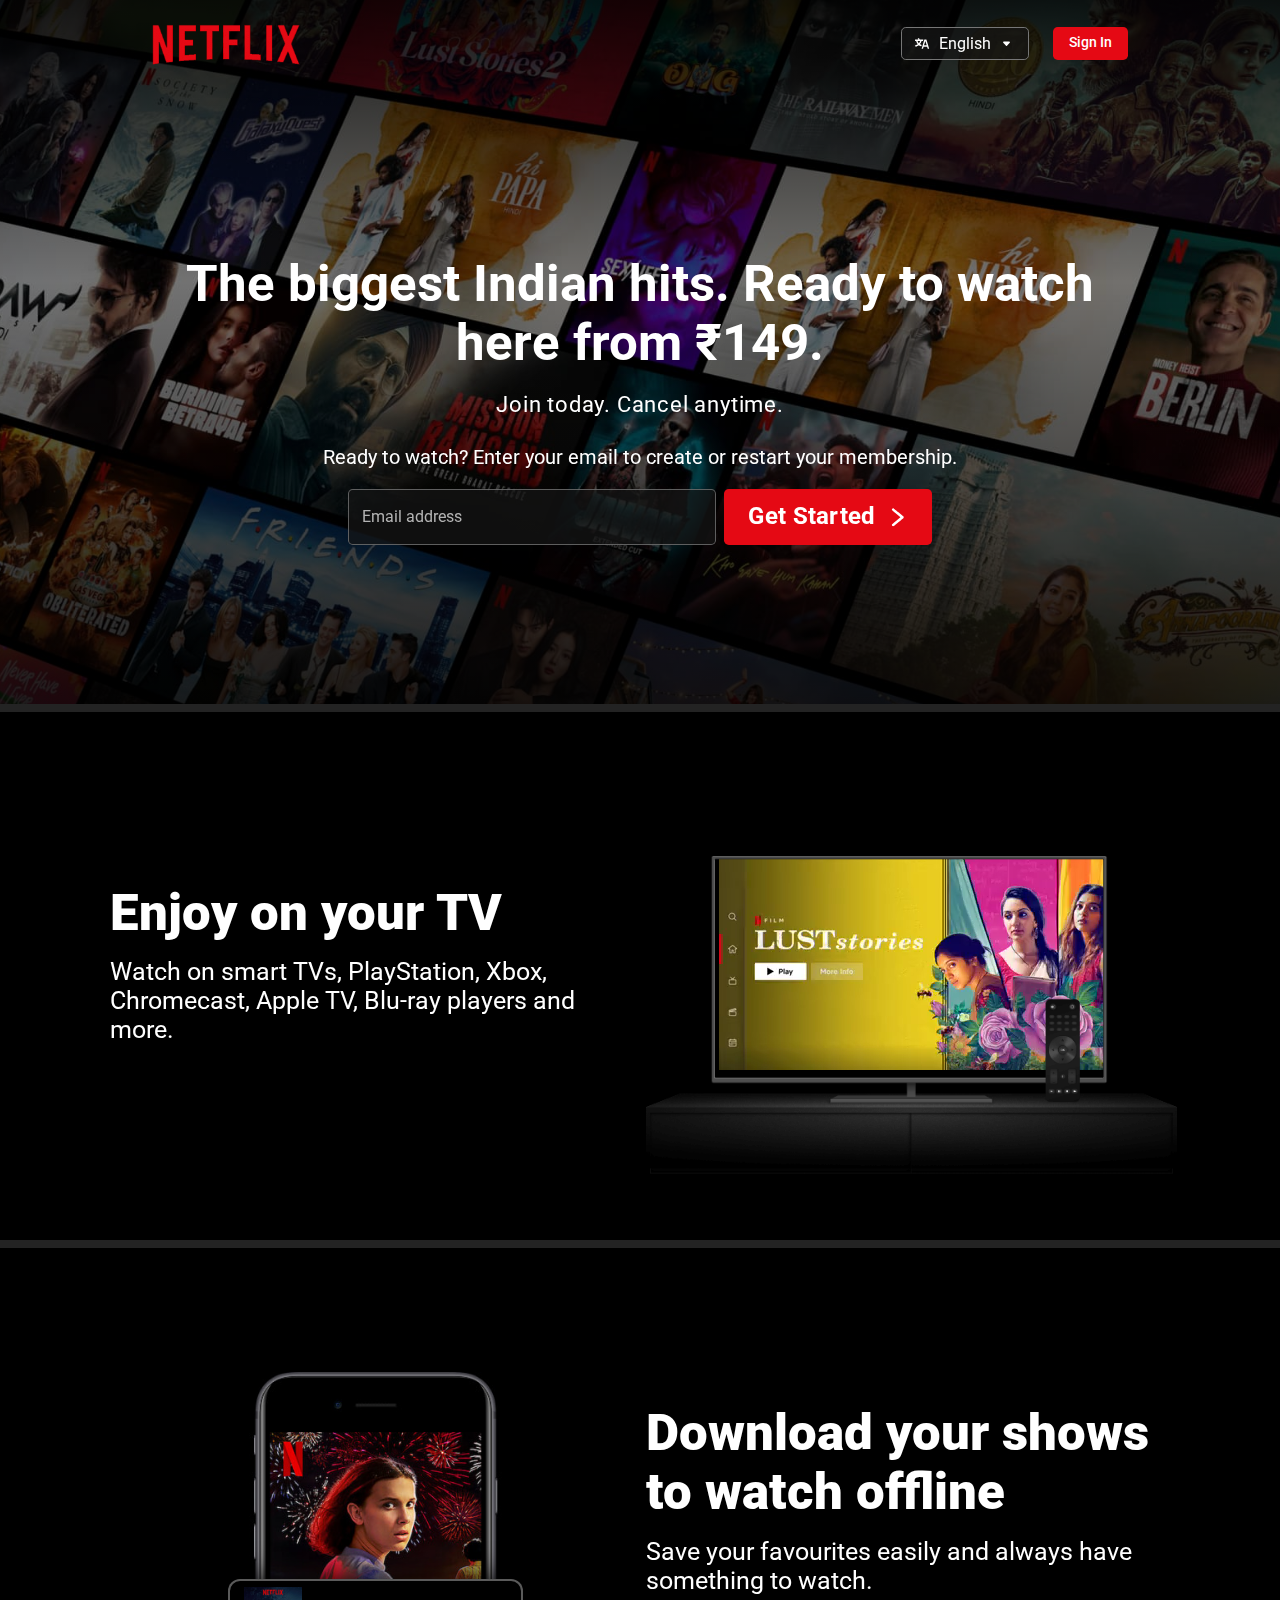
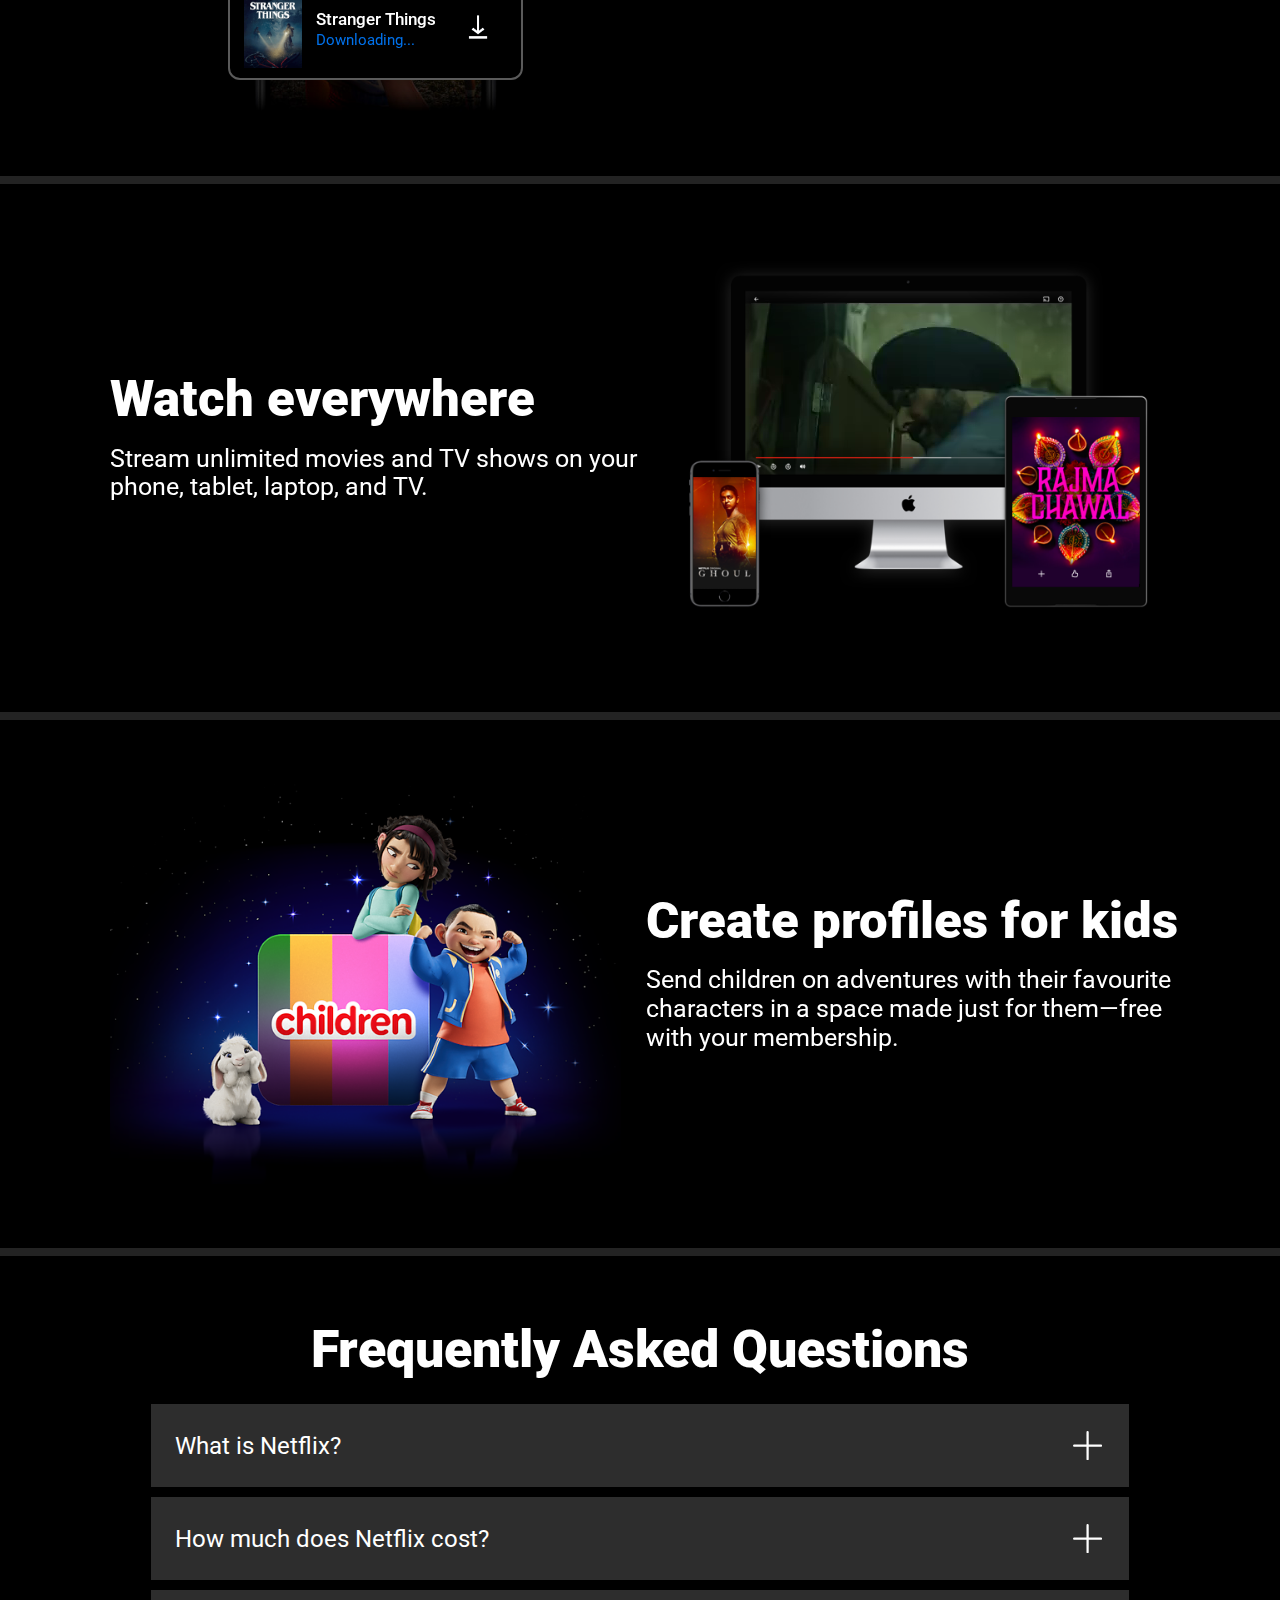
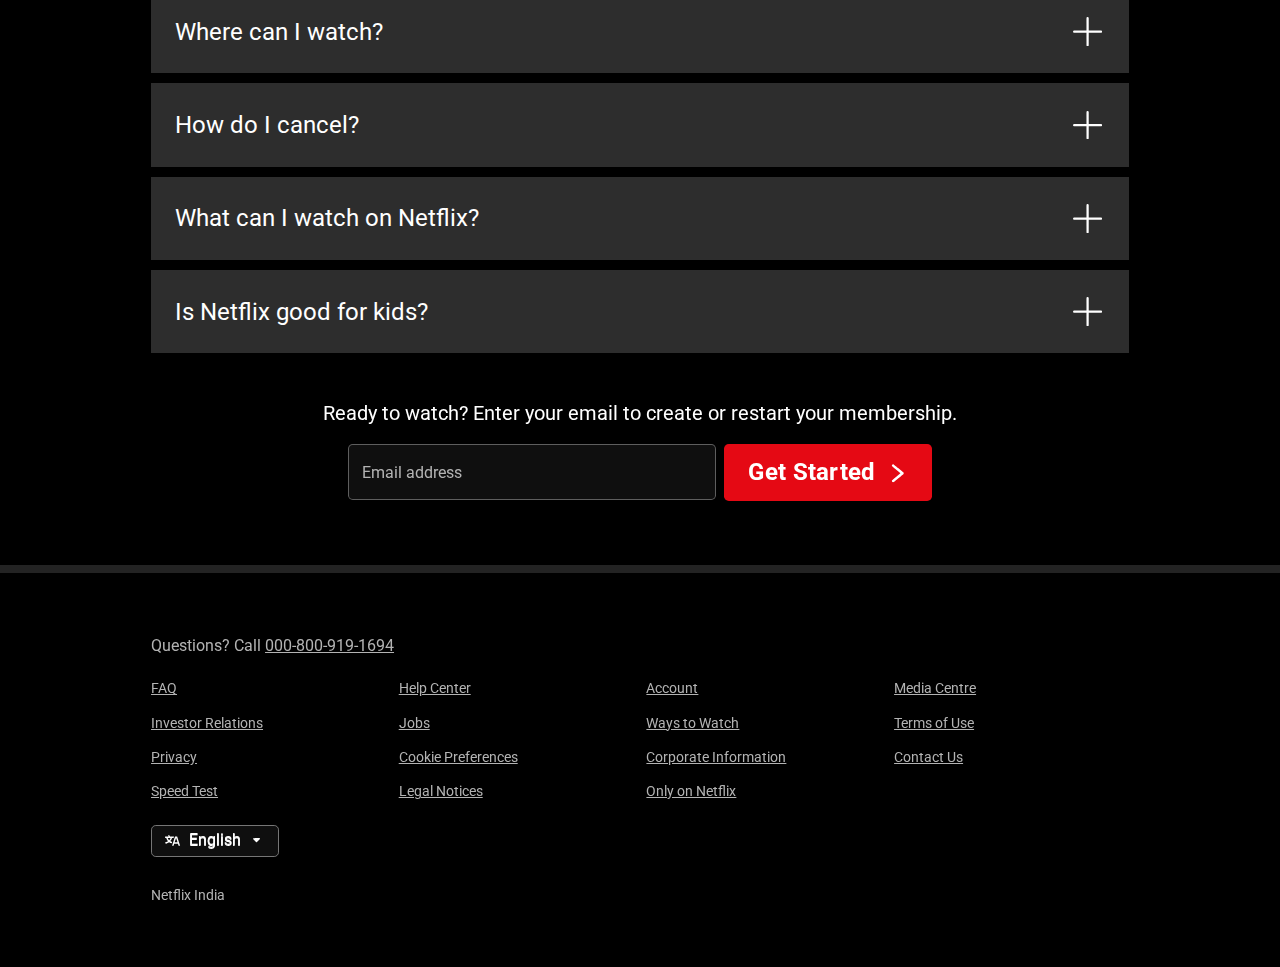
==== commit 2e61ee63: "added SEO meta tags" ====
--- a/index.html
+++ b/index.html
@@ -15,7 +15,15 @@
     <link rel="stylesheet" href="./css/normalize.css">
     <link rel="stylesheet" href="./css/style.css">
     <link rel="icon" type="image/x-icon" href="assets/favicon.ico">
+    <meta name="description" content="What is Netflix? Netflix is a streaming service that offers a wide variety of award-winning TV shows, movies, anime, documentaries, and more ...">
     <title>Netflix India - Clone</title>
+
+    <!-- Open graph protocol meta tags -->
+    <meta property:"og:title" content="Netflix-Clone">
+    <meta property:"og:description" content="A simple Landing page of Netflix-Clone">
+    <meta property:"og:type" content="website">
+    <meta property:"og:image" content="#">
+    <meta property:"og:url" content="https://netflix-clone-landing-page-pi.vercel.app/">
 </head>
 <body>
 
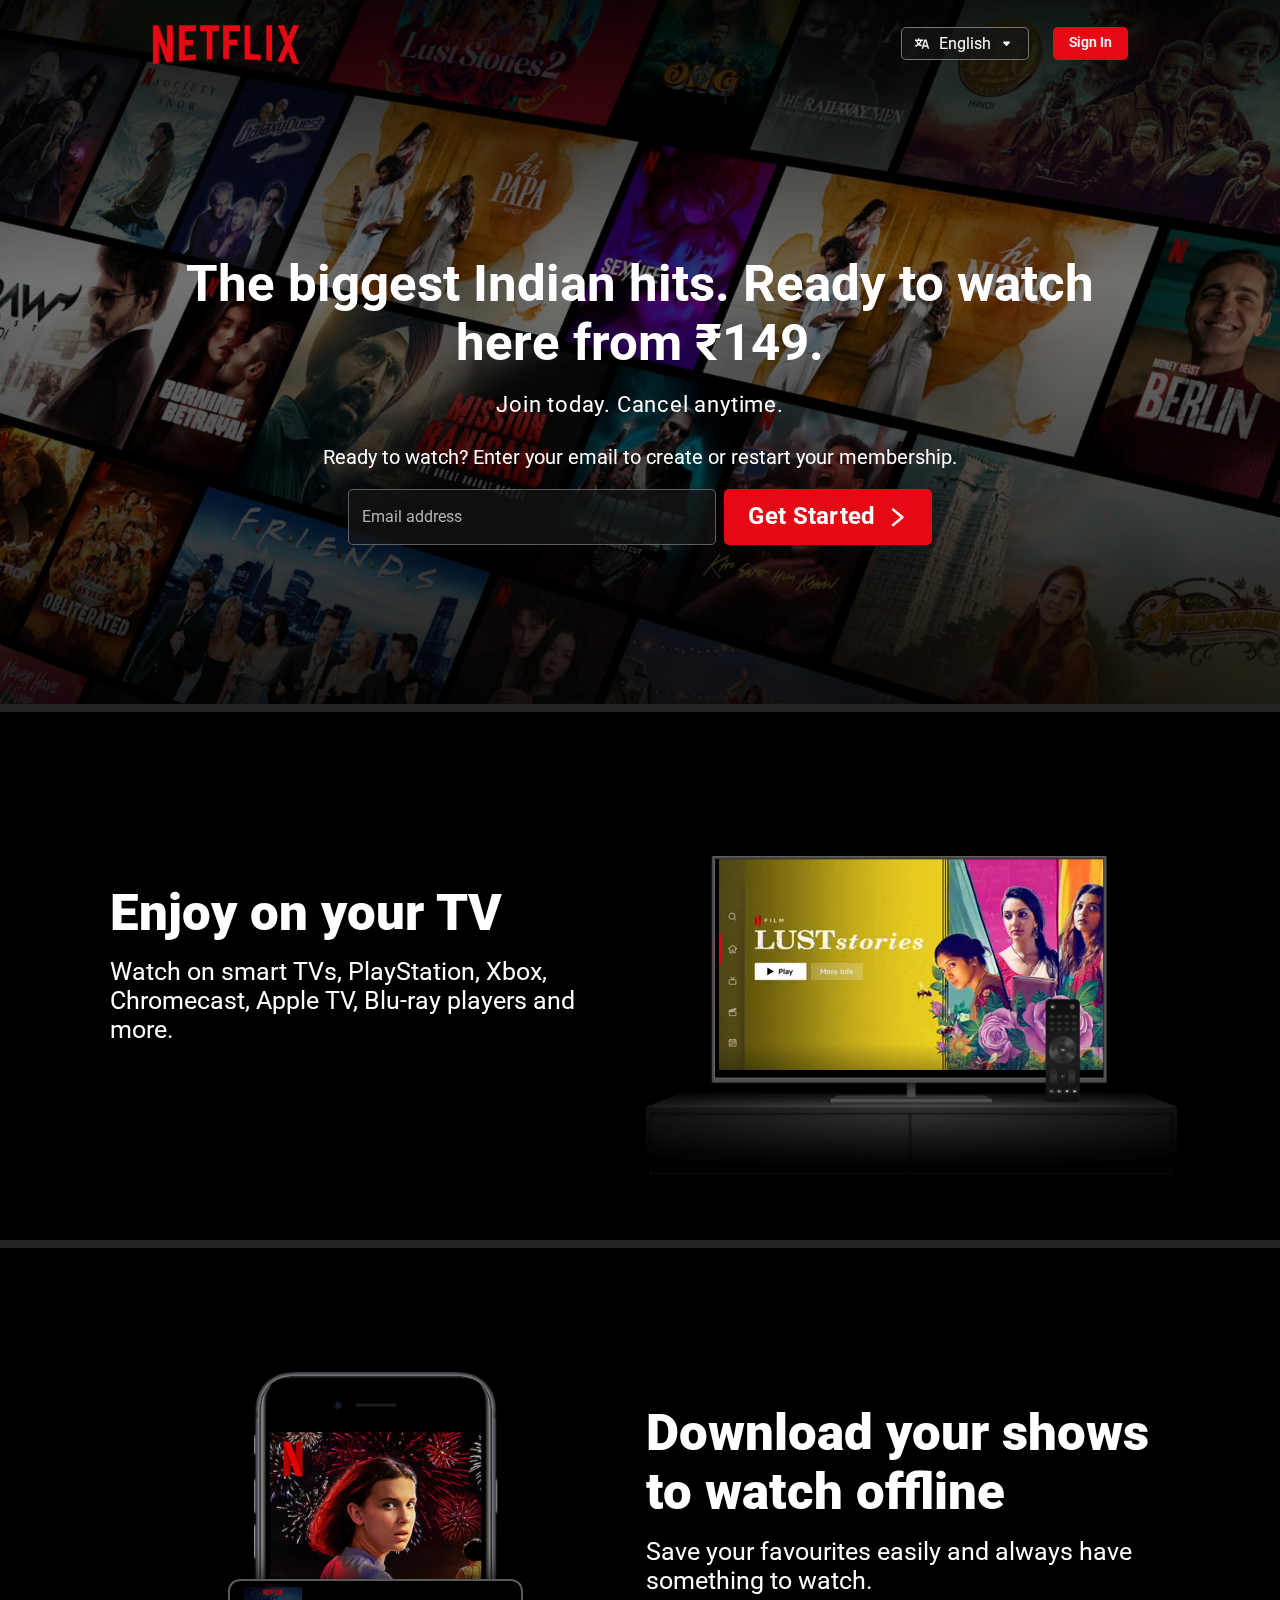
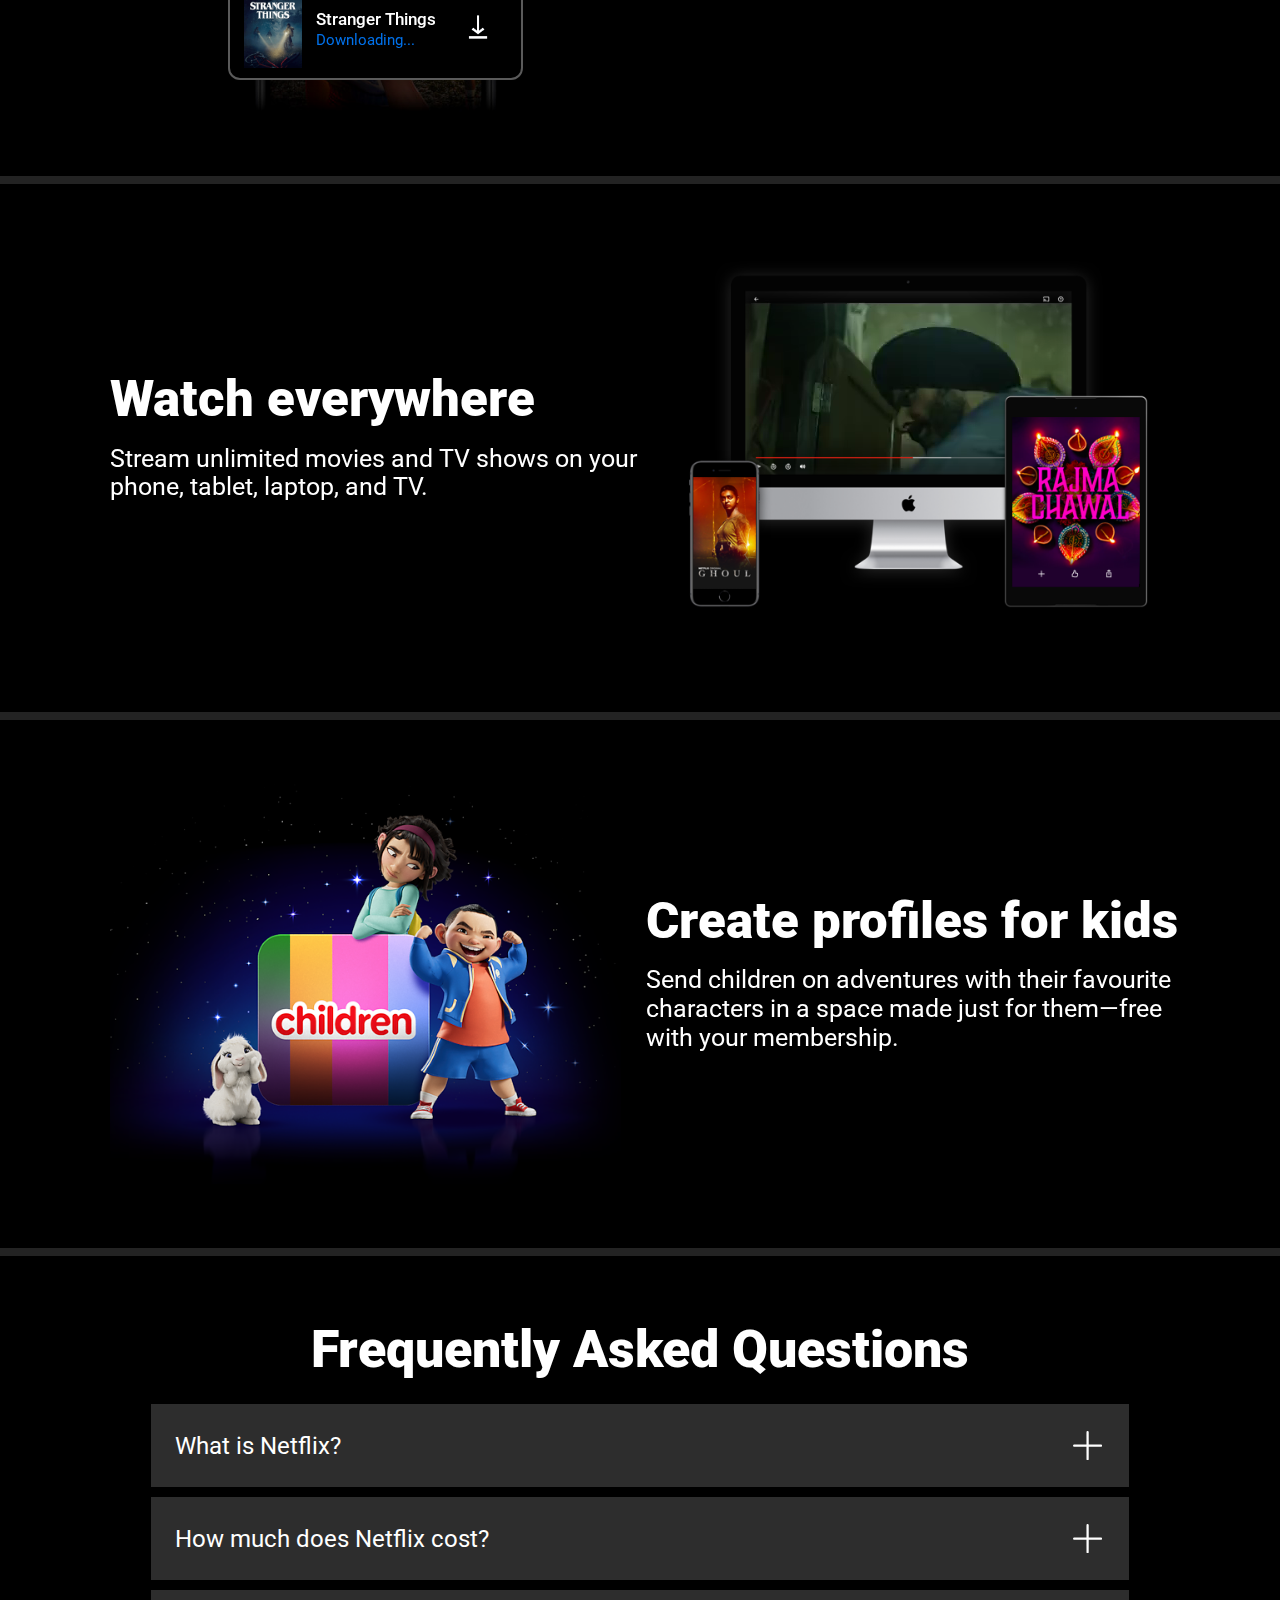
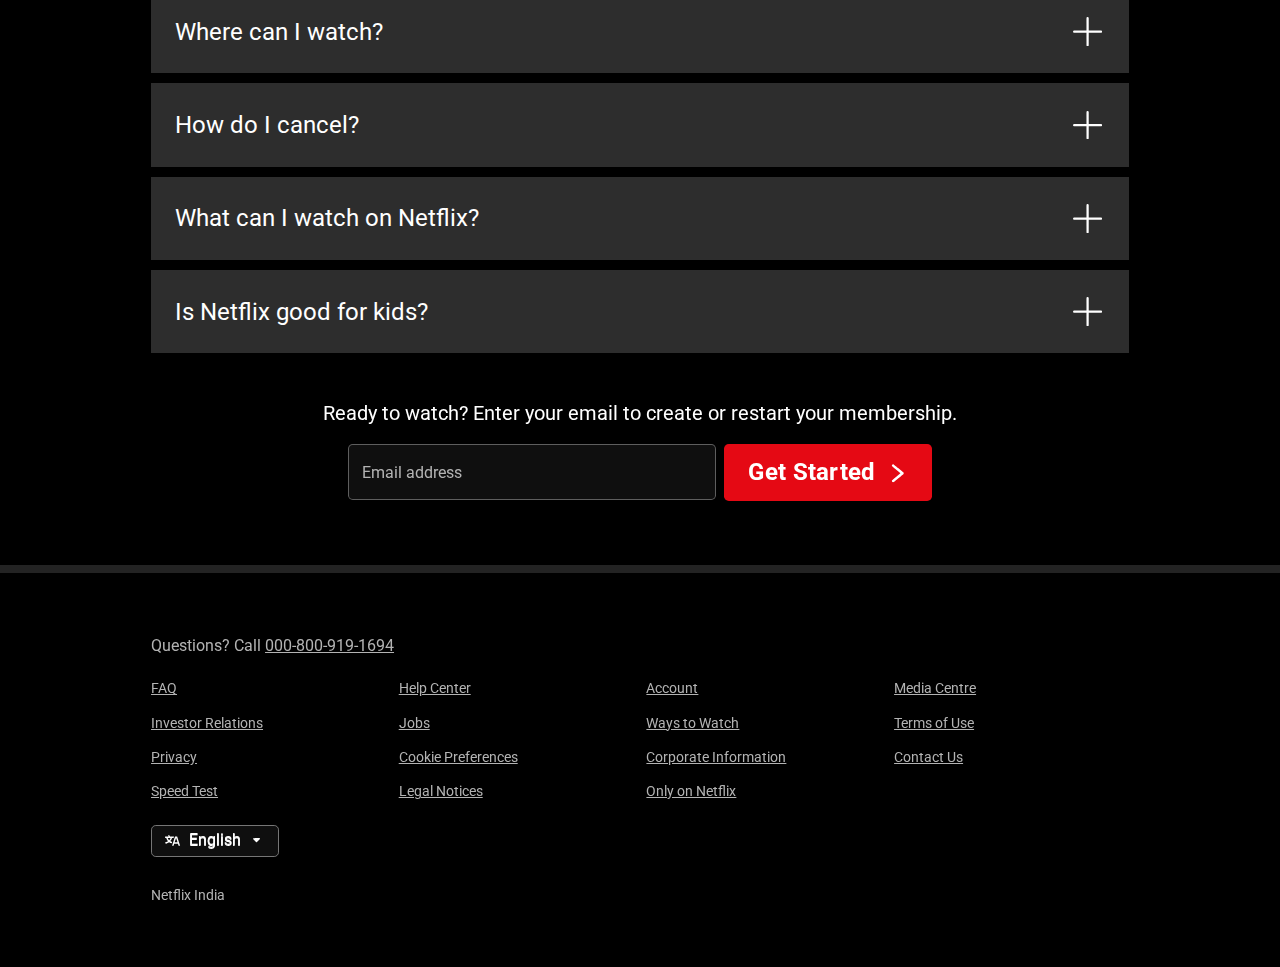
==== commit 8e9425f6: "removed noise from src" ====
--- a/index.html
+++ b/index.html
@@ -91,10 +91,10 @@
             </aside>
             <aside class="multi-2">
                 <div class="multi-image">
-                    <img src="/assets/tv.png" alt="TV">
+                    <img src="./assets/tv.png" alt="TV">
                 </div>
                 <div class="multi-video">
-                    <video src="../assets/video-tv.m4v" autoplay loop muted></video>
+                    <video src="./assets/video-tv.m4v" autoplay loop muted></video>
                 </div>
             </aside>
         </div>
@@ -111,7 +111,7 @@
             </aside>
             <aside class="multi-2">
                 <div class="multi-image">
-                    <img src="../assets/stranger-things.jpg" alt="Stranger things photo">
+                    <img src="./assets/stranger-things.jpg" alt="Stranger things photo">
                 </div>
                 <div class="strange-box">
                     <div class="strange-book">
@@ -121,7 +121,7 @@
                         <p>Stranger Things</p>
                         <span id="downloading">Downloading...</span>
                     </div>
-                    <div class="strange-gif"><img src="../assets/download-icon.gif" alt="Download gif"></div>
+                    <div class="strange-gif"><img src="./assets/download-icon.gif" alt="Download gif"></div>
                 </div>
             </aside>
         </div>
@@ -138,10 +138,10 @@
             </aside>
             <aside class="multi-2">
                 <div class="multi-image">
-                    <img src="../assets/device-pile-in.png" alt="TV">
+                    <img src="./assets/device-pile-in.png" alt="TV">
                 </div>
                 <div class="multi-video">
-                    <video src="../assets/video-devices-in.m4v" autoplay loop muted></video>
+                    <video src="./assets/video-devices-in.m4v" autoplay loop muted></video>
                 </div>
             </aside>
         </div>
@@ -158,7 +158,7 @@
             </aside>
             <aside class="multi-2">
                 <div class="multi-image">
-                    <img src="../assets/children-photo.png" alt="TV">
+                    <img src="./assets/children-photo.png" alt="TV">
                 </div>
             </aside>
         </div>
